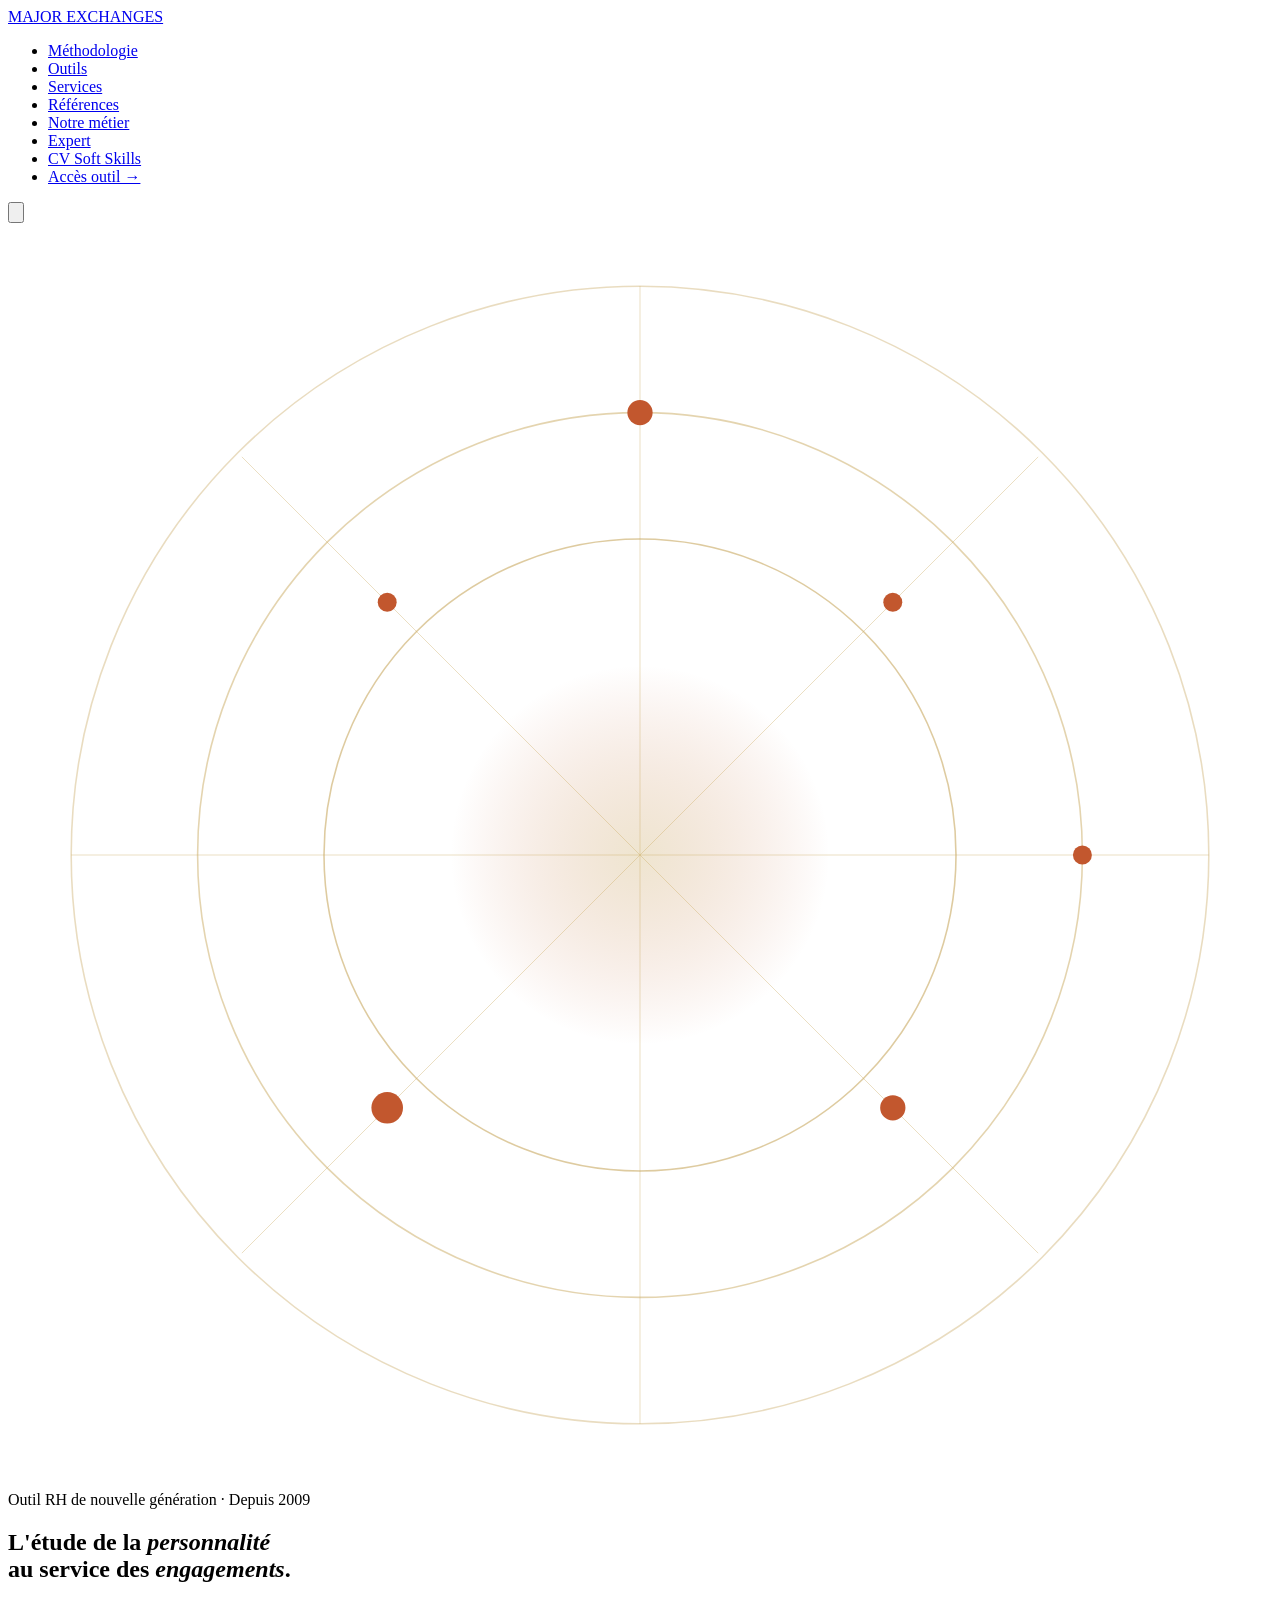
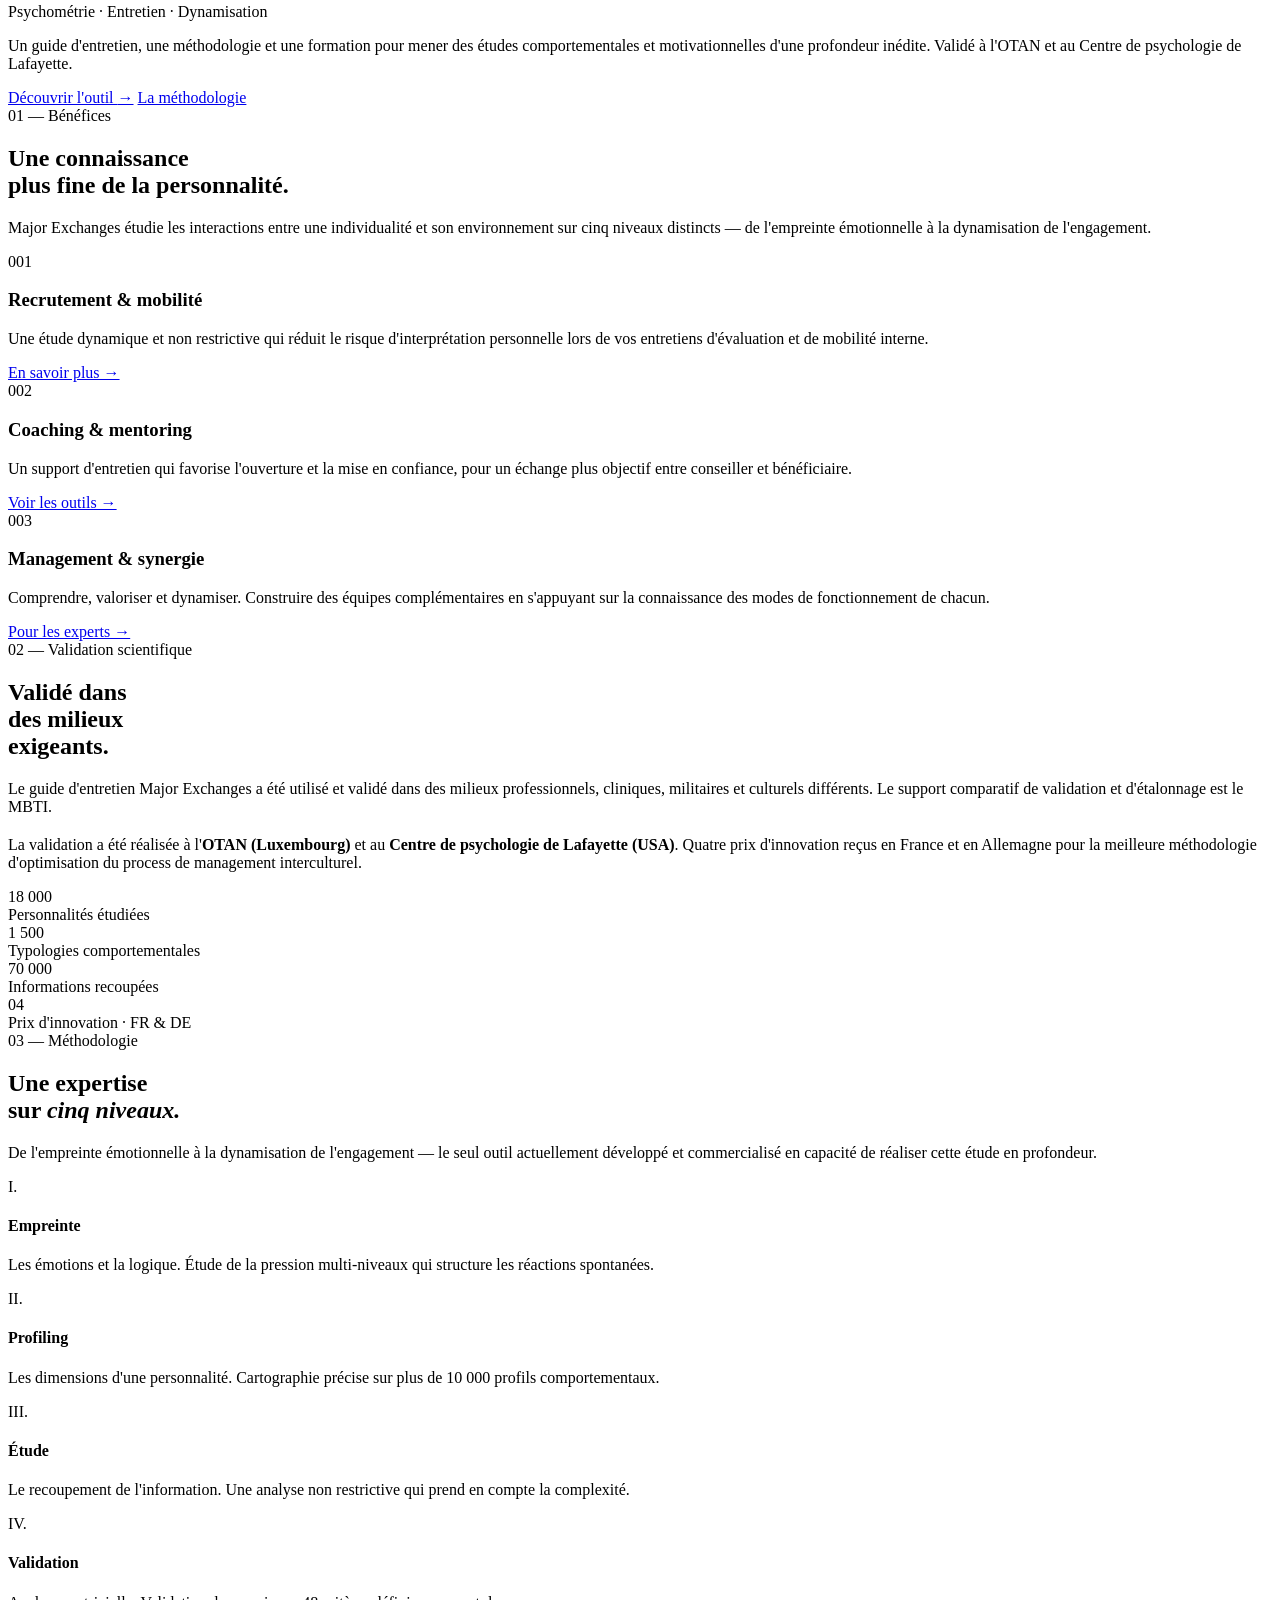
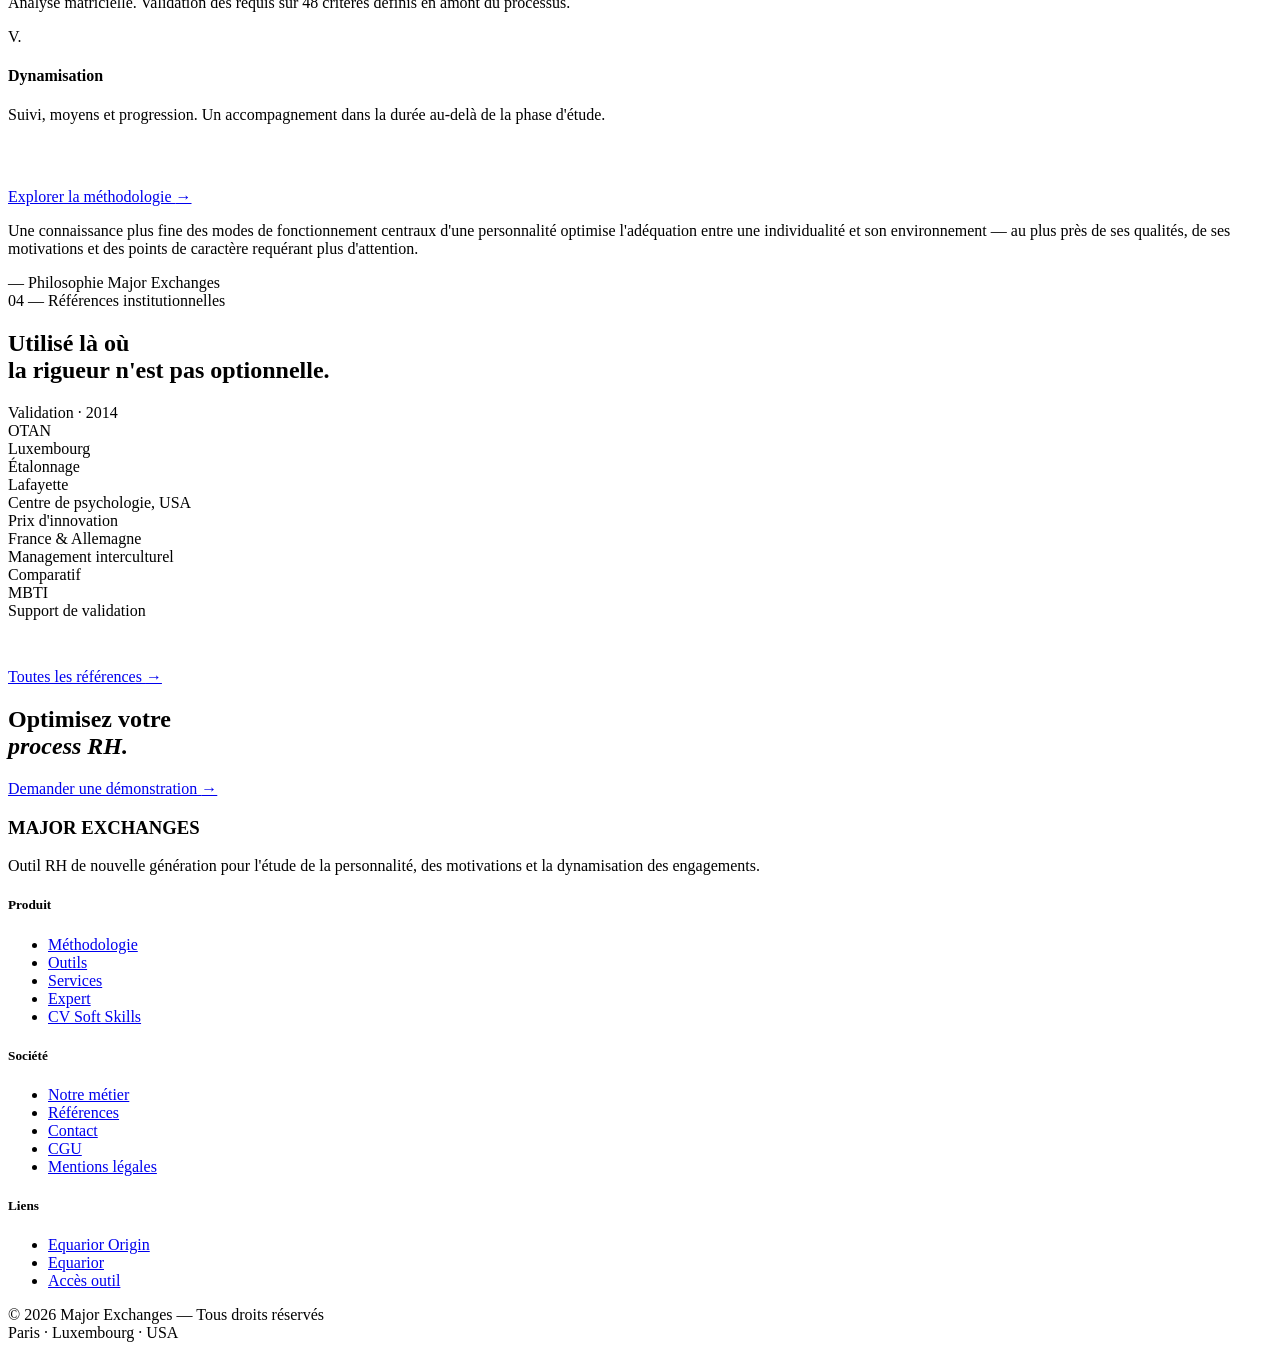
==== index.html @ 38332b44 "Add files via upload" ====
<!DOCTYPE html>
<html lang="fr">
<head>
  <meta charset="UTF-8" />
  <meta name="viewport" content="width=device-width, initial-scale=1.0" />
  <title>Major Exchanges — Étude de la personnalité & psychométrie RH</title>
  <meta name="description" content="Major Exchanges : outil RH de nouvelle génération pour l'étude approfondie de la personnalité et des motivations. Guide d'entretien, méthodologie validée OTAN, 4 prix d'innovation." />
  <meta property="og:title" content="Major Exchanges — Étude de la personnalité & psychométrie RH" />
  <meta property="og:description" content="Outil RH de nouvelle génération pour l'étude approfondie de la personnalité et des motivations. Validé OTAN & Lafayette." />
  <meta property="og:type" content="website" />
  <meta property="og:locale" content="fr_FR" />
  <meta name="twitter:card" content="summary_large_image" />
  <link rel="icon" type="image/svg+xml" href="assets/favicon.svg" />
  <link rel="stylesheet" href="assets/style.css" />
</head>
<body>

<!-- =========================================================
     NAVIGATION
     ========================================================= -->
<nav class="nav">
  <div class="nav-inner">
    <a href="index.html" class="nav-logo"><span class="dot"></span>MAJOR EXCHANGES</a>
    <ul class="nav-links">
      <li><a href="methodologie.html">Méthodologie</a></li>
      <li><a href="outils.html">Outils</a></li>
      <li><a href="services.html">Services</a></li>
      <li><a href="references.html">Références</a></li>
      <li><a href="metier.html">Notre métier</a></li>
      <li><a href="expert.html">Expert</a></li>
      <li><a href="cv-softskills.html">CV Soft Skills</a></li>
      <li><a href="contact.html" class="nav-cta">Accès outil →</a></li>
    </ul>
    <button class="nav-burger" aria-label="Menu">
      <svg viewBox="0 0 24 24" fill="none" stroke="currentColor" stroke-width="1.5"><path d="M3 6h18M3 12h18M3 18h18"/></svg>
    </button>
  </div>
</nav>

<main>

<!-- =========================================================
     HERO
     ========================================================= -->
<section class="hero">
  <!-- Graphique décoratif rotatif -->
  <svg class="hero-graphic" viewBox="0 0 400 400" xmlns="http://www.w3.org/2000/svg">
    <defs>
      <radialGradient id="rg" cx="50%" cy="50%" r="50%">
        <stop offset="0%" stop-color="#C9A961" stop-opacity="0.3"/>
        <stop offset="100%" stop-color="#C2572E" stop-opacity="0"/>
      </radialGradient>
    </defs>
    <circle cx="200" cy="200" r="180" fill="none" stroke="#C9A961" stroke-width="0.5" stroke-opacity="0.4"/>
    <circle cx="200" cy="200" r="140" fill="none" stroke="#C9A961" stroke-width="0.5" stroke-opacity="0.5"/>
    <circle cx="200" cy="200" r="100" fill="none" stroke="#C9A961" stroke-width="0.5" stroke-opacity="0.6"/>
    <circle cx="200" cy="200" r="60" fill="url(#rg)"/>
    <!-- Axes -->
    <g stroke="#C9A961" stroke-width="0.3" stroke-opacity="0.4">
      <line x1="200" y1="20" x2="200" y2="380"/>
      <line x1="20" y1="200" x2="380" y2="200"/>
      <line x1="74" y1="74" x2="326" y2="326"/>
      <line x1="326" y1="74" x2="74" y2="326"/>
    </g>
    <!-- Points sur la rosace -->
    <g fill="#C2572E">
      <circle cx="200" cy="60" r="4"/>
      <circle cx="340" cy="200" r="3"/>
      <circle cx="120" cy="280" r="5"/>
      <circle cx="280" cy="120" r="3"/>
      <circle cx="280" cy="280" r="4"/>
      <circle cx="120" cy="120" r="3"/>
    </g>
  </svg>

  <div class="hero-inner">
    <div>
      <div class="eyebrow reveal">Outil RH de nouvelle génération · Depuis 2009</div>
      <h1 class="hero-title reveal reveal-delay-1">
        L'étude de la <em>personnalité</em><br>
        au service des <em>engagements</em>.
      </h1>
    </div>
    <div class="hero-meta">Psychométrie · Entretien · Dynamisation</div>
  </div>

  <div class="hero-sub">
    <p class="lead reveal reveal-delay-2">
      Un guide d'entretien, une méthodologie et une formation pour mener des études comportementales et motivationnelles d'une profondeur inédite. Validé à l'OTAN et au Centre de psychologie de Lafayette.
    </p>
    <div class="hero-ctas reveal reveal-delay-3">
      <a href="services.html" class="btn btn-primary">Découvrir l'outil <span class="arrow">→</span></a>
      <a href="methodologie.html" class="btn btn-ghost">La méthodologie</a>
    </div>
  </div>
</section>

<!-- =========================================================
     BENEFITS
     ========================================================= -->
<section class="section">
  <div class="section-inner">
    <div class="section-number">01 — Bénéfices</div>
    <h2 class="reveal">
      Une connaissance<br>
      <span class="display-italic">plus fine</span> de la personnalité.
    </h2>
    <p class="lead mt-sm reveal reveal-delay-1">
      Major Exchanges étudie les interactions entre une individualité et son environnement sur cinq niveaux distincts — de l'empreinte émotionnelle à la dynamisation de l'engagement.
    </p>

    <div class="benefits">
      <div class="benefit reveal">
        <div class="benefit-num">001</div>
        <h3>Recrutement & mobilité</h3>
        <p>Une étude dynamique et non restrictive qui réduit le risque d'interprétation personnelle lors de vos entretiens d'évaluation et de mobilité interne.</p>
        <a href="methodologie.html" class="benefit-link">En savoir plus →</a>
      </div>
      <div class="benefit reveal reveal-delay-1">
        <div class="benefit-num">002</div>
        <h3>Coaching & mentoring</h3>
        <p>Un support d'entretien qui favorise l'ouverture et la mise en confiance, pour un échange plus objectif entre conseiller et bénéficiaire.</p>
        <a href="outils.html" class="benefit-link">Voir les outils →</a>
      </div>
      <div class="benefit reveal reveal-delay-2">
        <div class="benefit-num">003</div>
        <h3>Management & synergie</h3>
        <p>Comprendre, valoriser et dynamiser. Construire des équipes complémentaires en s'appuyant sur la connaissance des modes de fonctionnement de chacun.</p>
        <a href="expert.html" class="benefit-link">Pour les experts →</a>
      </div>
    </div>
  </div>
</section>

<!-- =========================================================
     STATS — preuve sociale chiffrée
     ========================================================= -->
<section class="section section-light">
  <div class="section-inner">
    <div class="section-number">02 — Validation scientifique</div>
    <div class="twocol">
      <div class="twocol-head">
        <h2 class="reveal">
          Validé dans<br>
          <span class="display-italic">des milieux</span><br>
          exigeants.
        </h2>
      </div>
      <div class="twocol-body reveal reveal-delay-1">
        <p class="lead">
          Le guide d'entretien Major Exchanges a été utilisé et validé dans des milieux professionnels, cliniques, militaires et culturels différents. Le support comparatif de validation et d'étalonnage est le MBTI.
        </p>
        <p style="margin-top:20px;">
          La validation a été réalisée à l'<strong>OTAN (Luxembourg)</strong> et au <strong>Centre de psychologie de Lafayette (USA)</strong>. Quatre prix d'innovation reçus en France et en Allemagne pour la meilleure méthodologie d'optimisation du process de management interculturel.
        </p>
      </div>
    </div>

    <div class="stats">
      <div class="stat reveal">
        <div class="stat-num">18 000</div>
        <div class="stat-label">Personnalités étudiées</div>
      </div>
      <div class="stat reveal reveal-delay-1">
        <div class="stat-num">1 500</div>
        <div class="stat-label">Typologies comportementales</div>
      </div>
      <div class="stat reveal reveal-delay-2">
        <div class="stat-num">70 000</div>
        <div class="stat-label">Informations recoupées</div>
      </div>
      <div class="stat reveal reveal-delay-3">
        <div class="stat-num">04</div>
        <div class="stat-label">Prix d'innovation · FR & DE</div>
      </div>
    </div>
  </div>
</section>

<!-- =========================================================
     5 NIVEAUX D'EXPERTISE
     ========================================================= -->
<section class="section">
  <div class="section-inner">
    <div class="section-number">03 — Méthodologie</div>
    <div class="twocol">
      <div>
        <h2 class="reveal">
          Une expertise<br>
          sur <em class="display-italic">cinq niveaux.</em>
        </h2>
      </div>
      <div class="reveal reveal-delay-1">
        <p class="lead">
          De l'empreinte émotionnelle à la dynamisation de l'engagement — le seul outil actuellement développé et commercialisé en capacité de réaliser cette étude en profondeur.
        </p>
      </div>
    </div>

    <div class="pillars">
      <div class="pillar reveal">
        <div class="pillar-num">I.</div>
        <h4>Empreinte</h4>
        <p>Les émotions et la logique. Étude de la pression multi-niveaux qui structure les réactions spontanées.</p>
      </div>
      <div class="pillar reveal reveal-delay-1">
        <div class="pillar-num">II.</div>
        <h4>Profiling</h4>
        <p>Les dimensions d'une personnalité. Cartographie précise sur plus de 10 000 profils comportementaux.</p>
      </div>
      <div class="pillar reveal reveal-delay-2">
        <div class="pillar-num">III.</div>
        <h4>Étude</h4>
        <p>Le recoupement de l'information. Une analyse non restrictive qui prend en compte la complexité.</p>
      </div>
      <div class="pillar reveal reveal-delay-3">
        <div class="pillar-num">IV.</div>
        <h4>Validation</h4>
        <p>Analyse matricielle. Validation des requis sur 48 critères définis en amont du processus.</p>
      </div>
      <div class="pillar reveal reveal-delay-4">
        <div class="pillar-num">V.</div>
        <h4>Dynamisation</h4>
        <p>Suivi, moyens et progression. Un accompagnement dans la durée au-delà de la phase d'étude.</p>
      </div>
    </div>

    <div class="text-center" style="margin-top:64px;">
      <a href="methodologie.html" class="btn btn-ghost">Explorer la méthodologie <span class="arrow">→</span></a>
    </div>
  </div>
</section>

<!-- =========================================================
     QUOTE
     ========================================================= -->
<section class="section section-light">
  <div class="section-inner">
    <div class="quote reveal">
      <p class="quote-text">
        Une connaissance plus fine des modes de fonctionnement centraux d'une personnalité optimise l'adéquation entre une individualité et son environnement — au plus près de ses qualités, de ses motivations et des points de caractère requérant plus d'attention.
      </p>
      <div class="quote-cite">— Philosophie Major Exchanges</div>
    </div>
  </div>
</section>

<!-- =========================================================
     VALIDATION INSTITUTIONS
     ========================================================= -->
<section class="section">
  <div class="section-inner">
    <div class="section-number">04 — Références institutionnelles</div>
    <h2 class="reveal">
      Utilisé là où<br>
      <span class="display-italic">la rigueur</span> n'est pas optionnelle.
    </h2>

    <div class="validation">
      <div class="validation-item reveal">
        <div class="validation-label">Validation · 2014</div>
        <div class="validation-name">OTAN</div>
        <div class="validation-detail">Luxembourg</div>
      </div>
      <div class="validation-item reveal reveal-delay-1">
        <div class="validation-label">Étalonnage</div>
        <div class="validation-name">Lafayette</div>
        <div class="validation-detail">Centre de psychologie, USA</div>
      </div>
      <div class="validation-item reveal reveal-delay-2">
        <div class="validation-label">Prix d'innovation</div>
        <div class="validation-name">France & Allemagne</div>
        <div class="validation-detail">Management interculturel</div>
      </div>
      <div class="validation-item reveal reveal-delay-3">
        <div class="validation-label">Comparatif</div>
        <div class="validation-name">MBTI</div>
        <div class="validation-detail">Support de validation</div>
      </div>
    </div>

    <div class="text-center" style="margin-top:48px;">
      <a href="references.html" class="btn btn-ghost">Toutes les références <span class="arrow">→</span></a>
    </div>
  </div>
</section>

<!-- =========================================================
     CTA BANNER
     ========================================================= -->
<section class="cta-banner">
  <div class="cta-banner-inner">
    <h2 class="reveal">
      Optimisez votre<br>
      <em>process RH.</em>
    </h2>
    <a href="contact.html" class="btn btn-ghost reveal reveal-delay-1">Demander une démonstration <span class="arrow">→</span></a>
  </div>
</section>

</main>

<!-- =========================================================
     FOOTER
     ========================================================= -->
<footer class="footer">
  <div class="footer-inner">
    <div class="footer-grid">
      <div class="footer-brand">
        <h3>MAJOR EXCHANGES</h3>
        <p>Outil RH de nouvelle génération pour l'étude de la personnalité, des motivations et la dynamisation des engagements.</p>
      </div>
      <div>
        <h5>Produit</h5>
        <ul>
          <li><a href="methodologie.html">Méthodologie</a></li>
          <li><a href="outils.html">Outils</a></li>
          <li><a href="services.html">Services</a></li>
          <li><a href="expert.html">Expert</a></li>
          <li><a href="cv-softskills.html">CV Soft Skills</a></li>
        </ul>
      </div>
      <div>
        <h5>Société</h5>
        <ul>
          <li><a href="metier.html">Notre métier</a></li>
          <li><a href="references.html">Références</a></li>
          <li><a href="contact.html">Contact</a></li>
          <li><a href="cgu.html">CGU</a></li>
          <li><a href="mentions-legales.html">Mentions légales</a></li>
        </ul>
      </div>
      <div>
        <h5>Liens</h5>
        <ul>
          <li><a href="https://www.equarior-origin.com">Equarior Origin</a></li>
          <li><a href="https://www.equarior.com">Equarior</a></li>
          <li><a href="https://app.major-exchanges.com">Accès outil</a></li>
        </ul>
      </div>
    </div>
    <div class="footer-bottom">
      <div>© 2026 Major Exchanges — Tous droits réservés</div>
      <div>Paris · Luxembourg · USA</div>
    </div>
  </div>
</footer>

<script src="assets/script.js"></script>
</body>
</html>
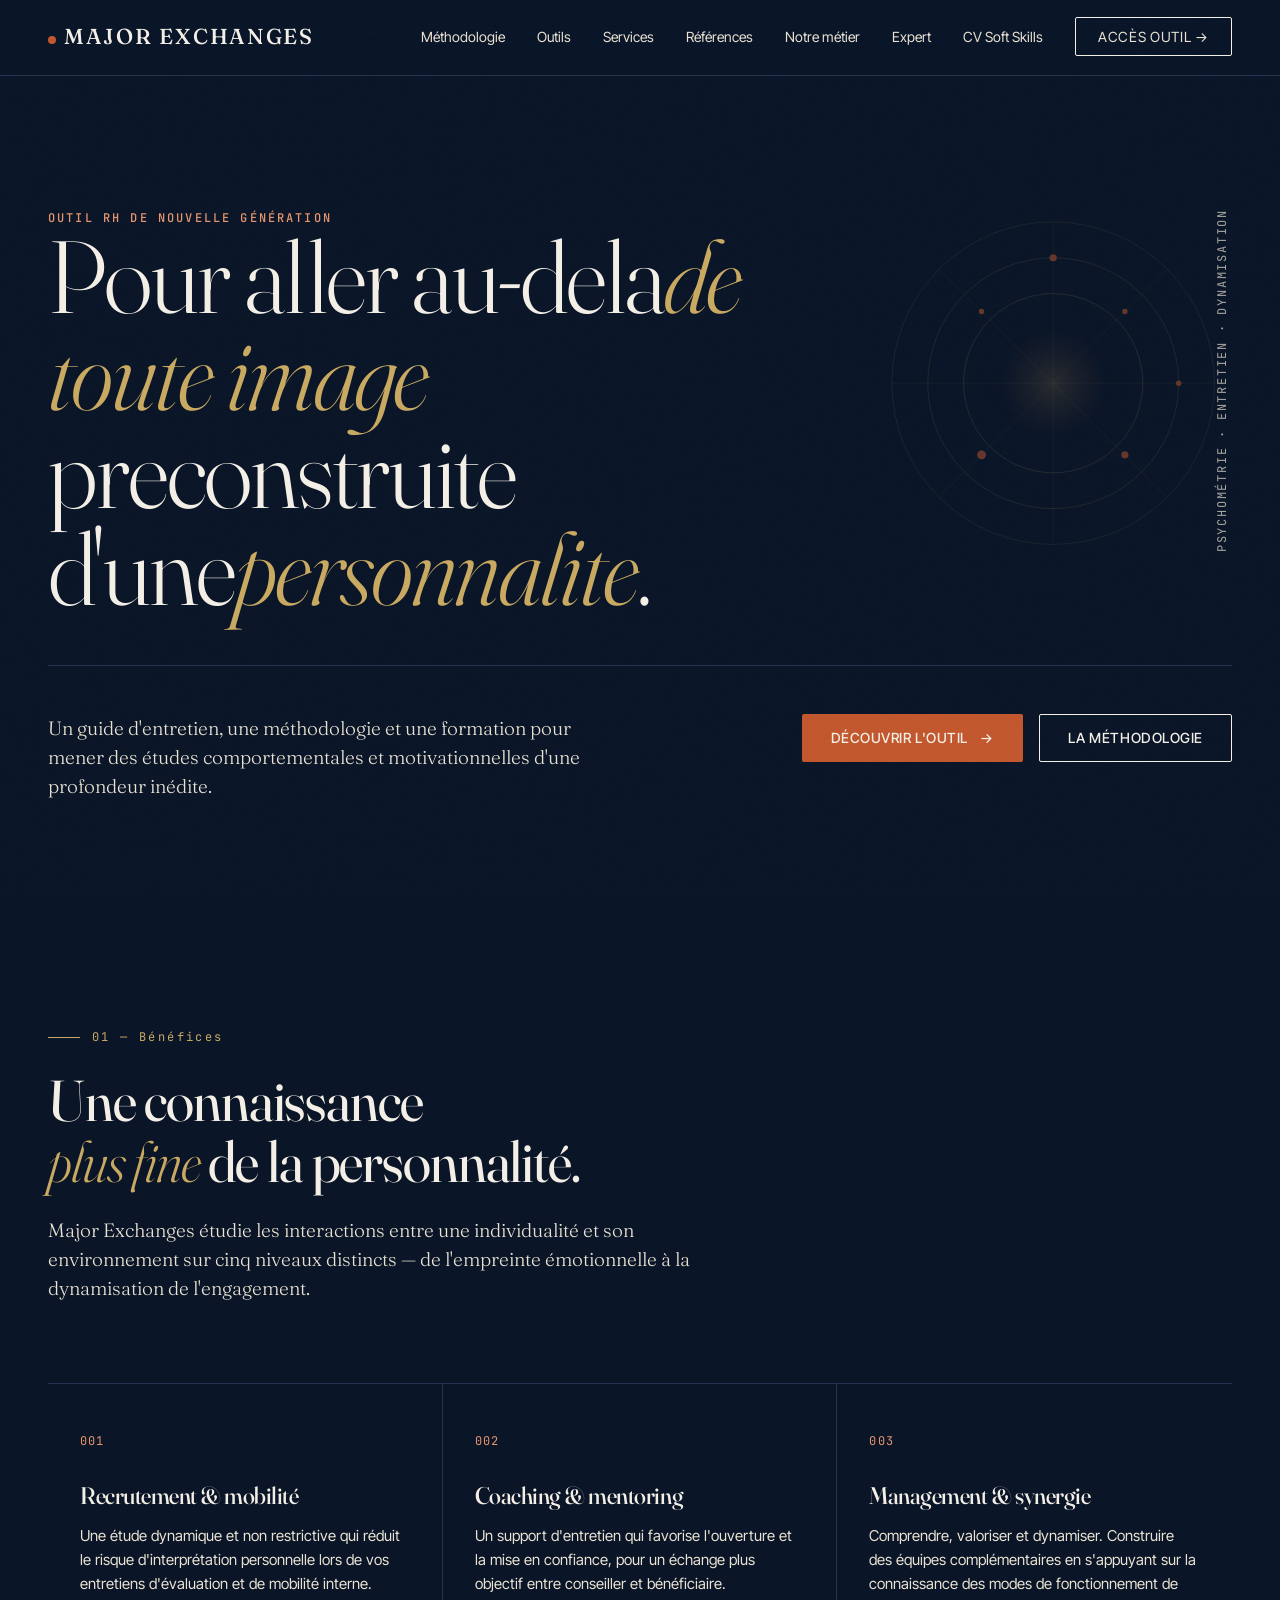
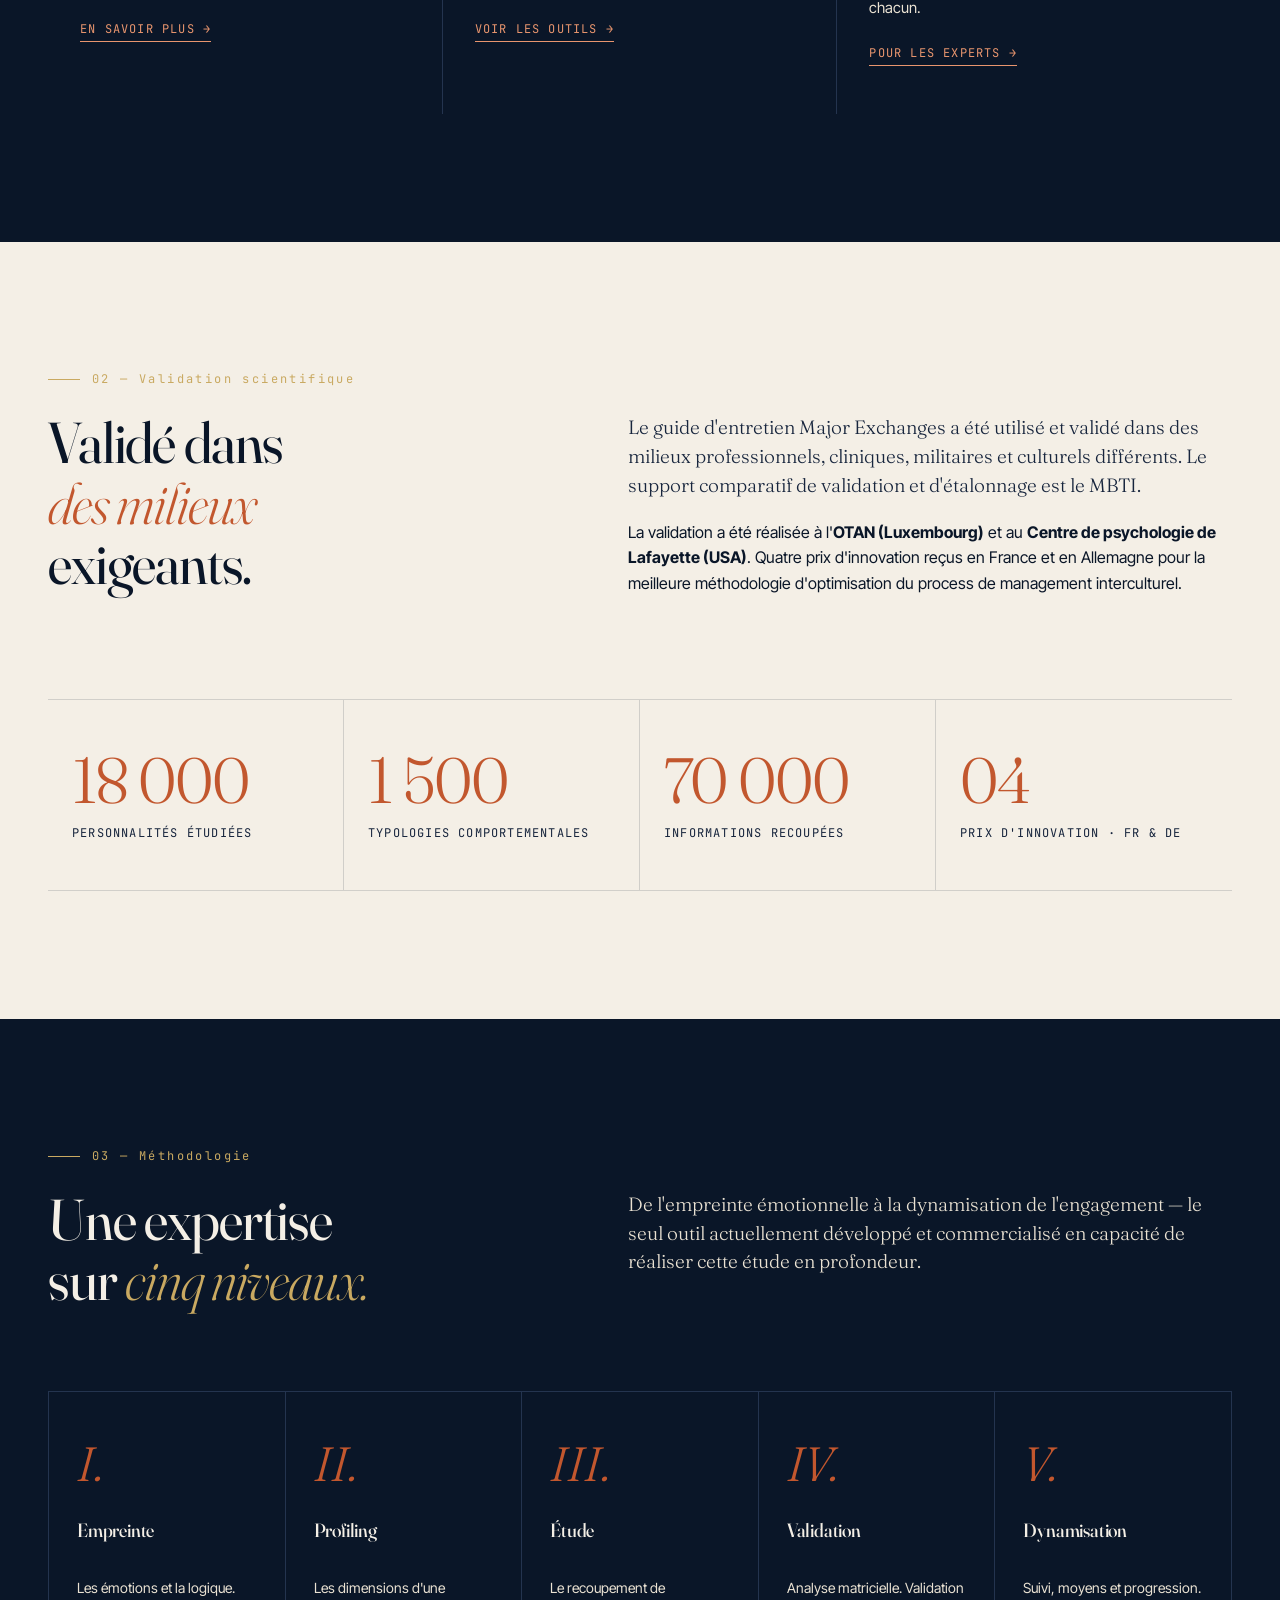
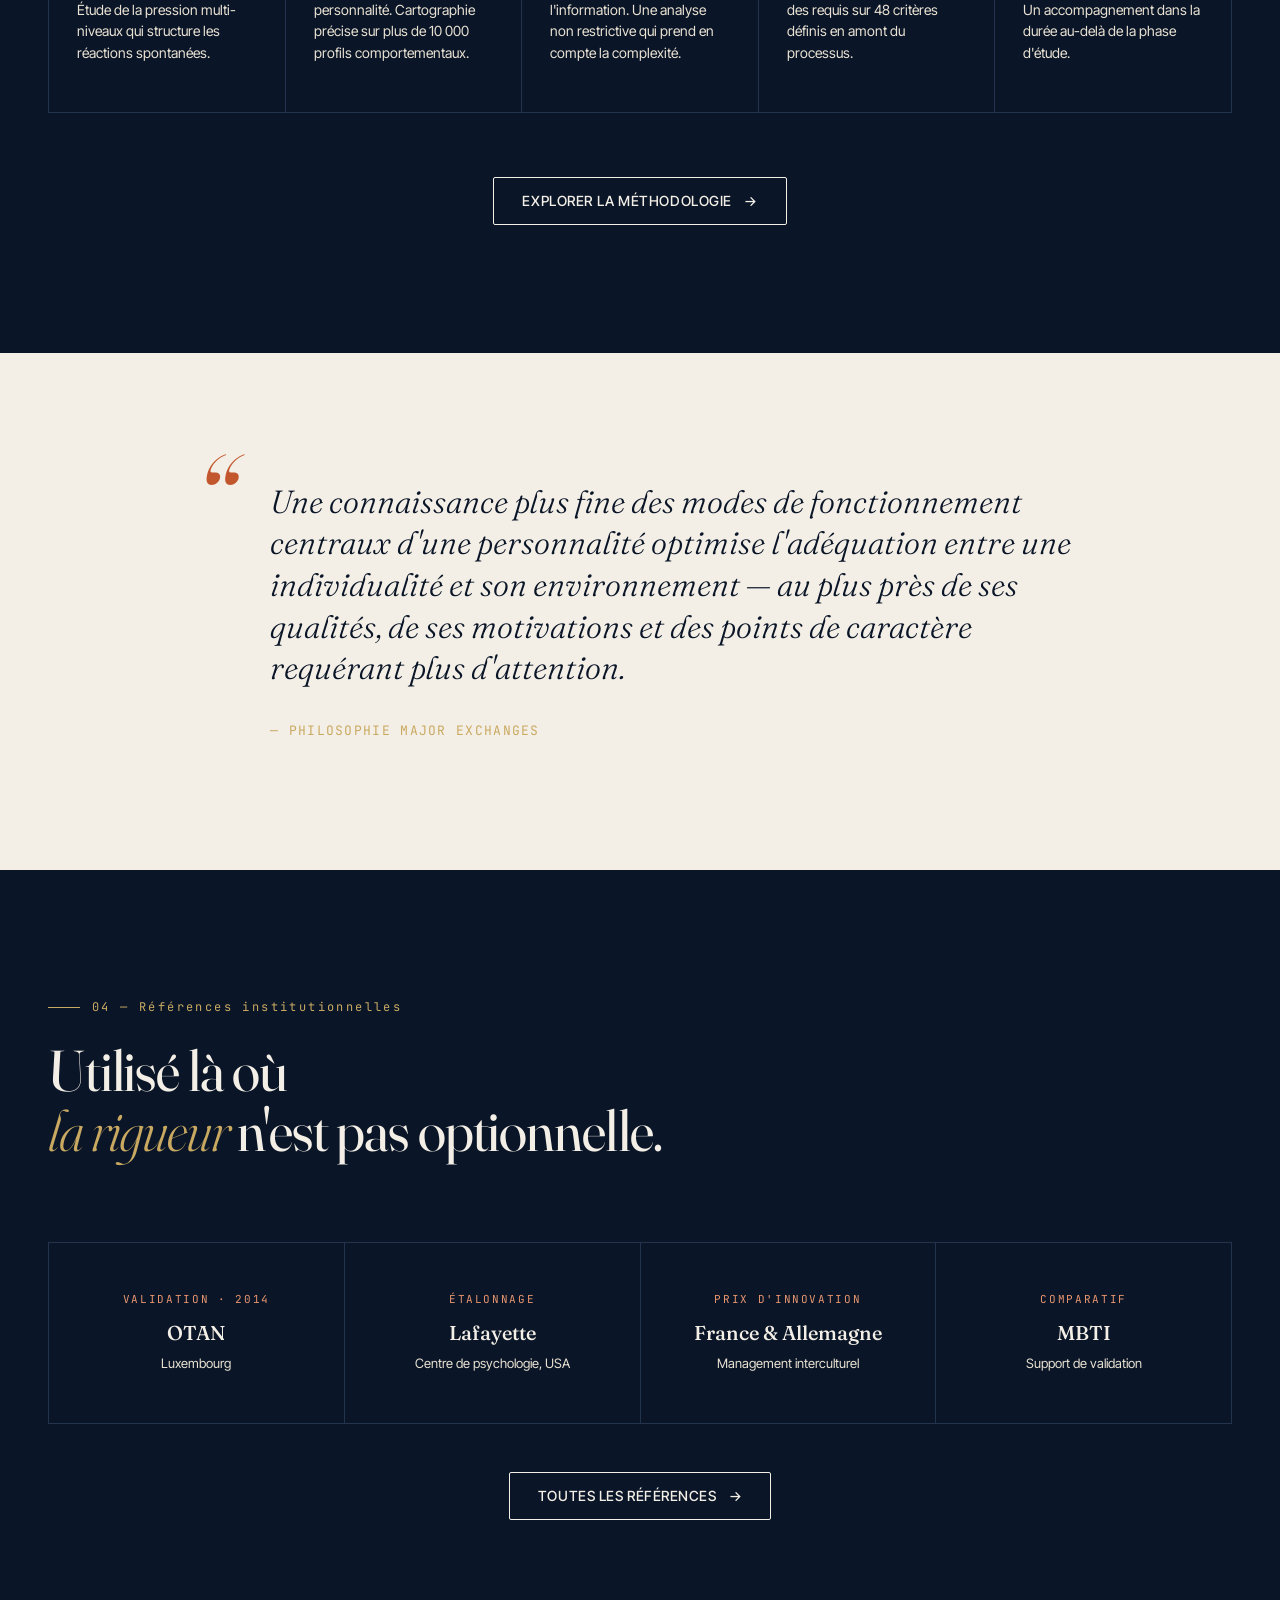
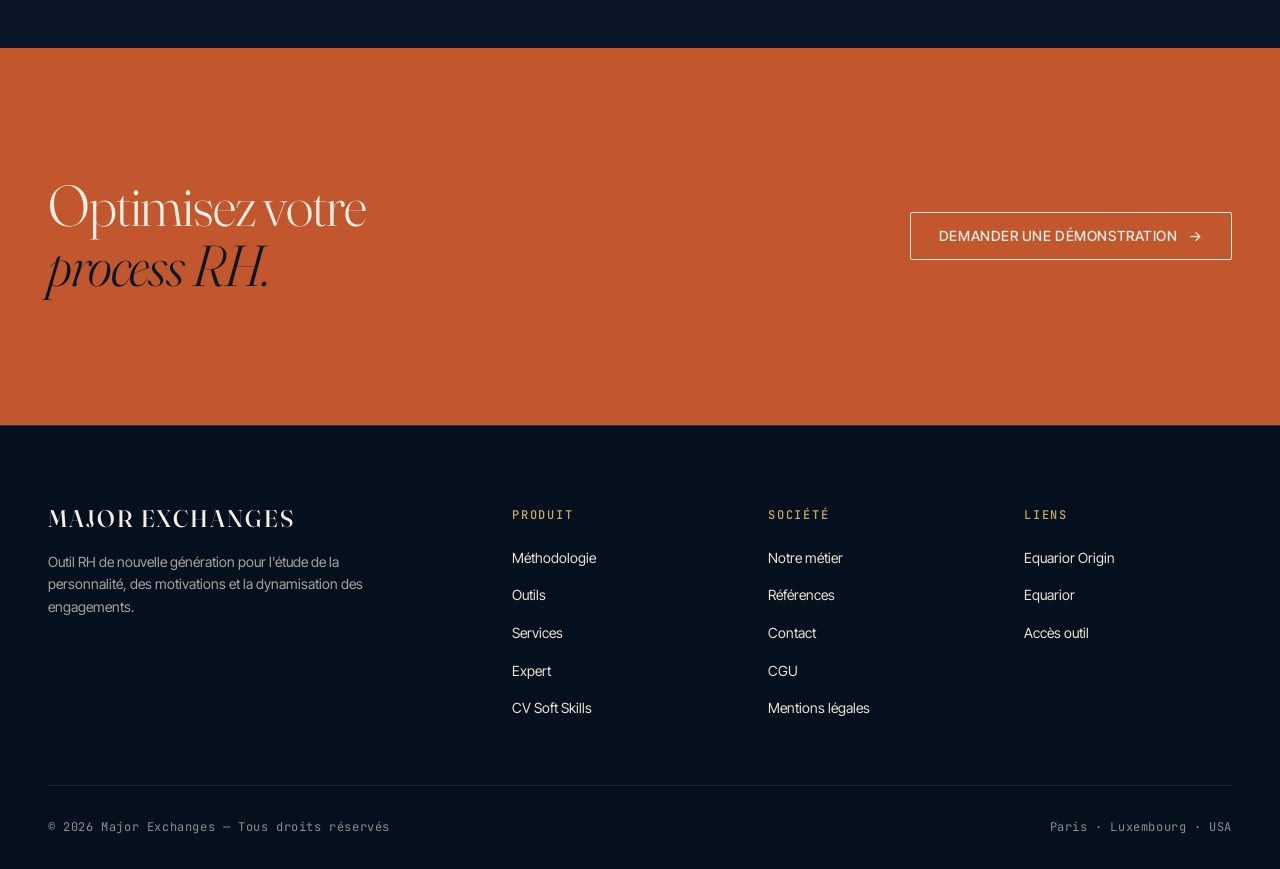
==== commit b8a52b0d: "Update index.html" ====
--- a/index.html
+++ b/index.html
@@ -75,10 +75,10 @@
 
   <div class="hero-inner">
     <div>
-      <div class="eyebrow reveal">Outil RH de nouvelle génération · Depuis 2009</div>
+      <div class="eyebrow reveal">Outil RH de nouvelle génération</div>
       <h1 class="hero-title reveal reveal-delay-1">
-        L'étude de la <em>personnalité</em><br>
-        au service des <em>engagements</em>.
+        Pour aller au-dela<em>de toute image</em><br>
+        preconstruite d'une<em>personnalite</em>.
       </h1>
     </div>
     <div class="hero-meta">Psychométrie · Entretien · Dynamisation</div>
@@ -86,7 +86,7 @@
 
   <div class="hero-sub">
     <p class="lead reveal reveal-delay-2">
-      Un guide d'entretien, une méthodologie et une formation pour mener des études comportementales et motivationnelles d'une profondeur inédite. Validé à l'OTAN et au Centre de psychologie de Lafayette.
+      Un guide d'entretien, une méthodologie et une formation pour mener des études comportementales et motivationnelles d'une profondeur inédite.
     </p>
     <div class="hero-ctas reveal reveal-delay-3">
       <a href="services.html" class="btn btn-primary">Découvrir l'outil <span class="arrow">→</span></a>
--- a/assets/style.css
+++ b/assets/style.css
@@ -0,0 +1,1100 @@
+/* =========================================================
+   MAJOR EXCHANGES — Design System
+   Éditorial scientifique · serif expressif · bleu profond
+   ========================================================= */
+
+@import url('https://fonts.googleapis.com/css2?family=Fraunces:ital,opsz,wght@0,9..144,300;0,9..144,400;0,9..144,500;0,9..144,600;0,9..144,700;1,9..144,400&family=Inter+Tight:wght@300;400;500;600;700&family=JetBrains+Mono:wght@400;500&display=swap');
+
+:root {
+  /* Palette */
+  --ink:        #0A1628;   /* bleu nuit profond — fond dominant */
+  --ink-soft:   #17253D;
+  --ink-line:   #24344F;
+  --paper:      #F4EFE6;   /* crème chaude — texte principal */
+  --paper-soft: #EAE2D3;
+  --rust:       #C2572E;   /* terracotta — accent rare */
+  --rust-soft:  #E8956E;
+  --gold:       #C9A961;   /* or atténué — secondaire */
+  --sage:       #7A8B6F;
+
+  /* Typography */
+  --font-display: 'Fraunces', 'Georgia', serif;
+  --font-body:    'Inter Tight', -apple-system, system-ui, sans-serif;
+  --font-mono:    'JetBrains Mono', 'Courier New', monospace;
+
+  /* Layout */
+  --maxw: 1320px;
+  --gutter: clamp(20px, 4vw, 48px);
+
+  /* Motion */
+  --ease: cubic-bezier(0.22, 1, 0.36, 1);
+}
+
+/* =========================================================
+   Reset & base
+   ========================================================= */
+*, *::before, *::after { box-sizing: border-box; margin: 0; padding: 0; }
+
+html { scroll-behavior: smooth; }
+
+body {
+  background: var(--ink);
+  color: var(--paper);
+  font-family: var(--font-body);
+  font-size: 16px;
+  line-height: 1.6;
+  font-weight: 400;
+  -webkit-font-smoothing: antialiased;
+  -moz-osx-font-smoothing: grayscale;
+  overflow-x: hidden;
+}
+
+img { max-width: 100%; height: auto; display: block; }
+
+a { color: inherit; text-decoration: none; }
+
+::selection { background: var(--rust); color: var(--paper); }
+
+/* Grain overlay — texture éditoriale discrète */
+body::before {
+  content: '';
+  position: fixed;
+  inset: 0;
+  pointer-events: none;
+  z-index: 1000;
+  opacity: 0.035;
+  mix-blend-mode: overlay;
+  background-image: url("data:image/svg+xml;utf8,<svg viewBox='0 0 200 200' xmlns='http://www.w3.org/2000/svg'><filter id='n'><feTurbulence type='fractalNoise' baseFrequency='0.9' numOctaves='3'/></filter><rect width='100%' height='100%' filter='url(%23n)' opacity='0.6'/></svg>");
+}
+
+/* =========================================================
+   Typographie
+   ========================================================= */
+h1, h2, h3, h4 {
+  font-family: var(--font-display);
+  font-weight: 400;
+  letter-spacing: -0.02em;
+  line-height: 1.05;
+  font-variation-settings: "opsz" 144;
+}
+
+h1 {
+  font-size: clamp(2.5rem, 7vw, 6rem);
+  font-weight: 300;
+}
+
+h2 {
+  font-size: clamp(2rem, 4.5vw, 3.75rem);
+  font-weight: 400;
+}
+
+h3 {
+  font-size: clamp(1.5rem, 2.5vw, 2.25rem);
+  font-weight: 500;
+}
+
+h4 {
+  font-size: clamp(1.15rem, 1.5vw, 1.5rem);
+  font-weight: 500;
+  letter-spacing: -0.01em;
+}
+
+.eyebrow {
+  font-family: var(--font-mono);
+  font-size: 0.75rem;
+  letter-spacing: 0.18em;
+  text-transform: uppercase;
+  color: var(--rust-soft);
+  font-weight: 500;
+}
+
+.display-italic {
+  font-style: italic;
+  font-weight: 300;
+  color: var(--gold);
+}
+
+.lead {
+  font-family: var(--font-display);
+  font-size: clamp(1.15rem, 1.5vw, 1.35rem);
+  font-weight: 300;
+  line-height: 1.5;
+  color: var(--paper-soft);
+  max-width: 60ch;
+}
+
+p { max-width: 68ch; }
+
+/* =========================================================
+   Navigation
+   ========================================================= */
+.nav {
+  position: fixed;
+  top: 0; left: 0; right: 0;
+  z-index: 100;
+  padding: 20px var(--gutter);
+  background: rgba(10, 22, 40, 0.85);
+  backdrop-filter: blur(18px);
+  -webkit-backdrop-filter: blur(18px);
+  border-bottom: 1px solid var(--ink-line);
+  transition: padding 0.3s var(--ease);
+}
+
+.nav-inner {
+  max-width: var(--maxw);
+  margin: 0 auto;
+  display: flex;
+  align-items: center;
+  justify-content: space-between;
+  gap: 32px;
+}
+
+.nav-logo {
+  font-family: var(--font-display);
+  font-size: 1.35rem;
+  font-weight: 500;
+  letter-spacing: 0.08em;
+  color: var(--paper);
+  display: flex;
+  align-items: baseline;
+  gap: 8px;
+}
+
+.nav-logo .dot {
+  width: 8px; height: 8px;
+  background: var(--rust);
+  border-radius: 50%;
+  display: inline-block;
+}
+
+.nav-links {
+  display: flex;
+  gap: 32px;
+  align-items: center;
+  list-style: none;
+}
+
+.nav-links a {
+  font-size: 0.875rem;
+  color: var(--paper-soft);
+  transition: color 0.2s var(--ease);
+  position: relative;
+}
+
+.nav-links a:hover { color: var(--paper); }
+
+.nav-links a.active::after {
+  content: '';
+  position: absolute;
+  bottom: -6px; left: 0; right: 0;
+  height: 1px;
+  background: var(--rust);
+}
+
+.nav-cta {
+  padding: 10px 22px;
+  border: 1px solid var(--paper);
+  border-radius: 2px;
+  font-size: 0.8125rem;
+  letter-spacing: 0.05em;
+  text-transform: uppercase;
+  transition: all 0.25s var(--ease);
+}
+
+.nav-cta:hover {
+  background: var(--paper);
+  color: var(--ink);
+}
+
+.nav-burger { display: none; background: none; border: 0; color: var(--paper); cursor: pointer; padding: 8px; }
+.nav-burger svg { width: 24px; height: 24px; }
+
+@media (max-width: 960px) {
+  .nav-links { display: none; }
+  .nav-burger { display: block; }
+  .nav-links.open {
+    display: flex;
+    flex-direction: column;
+    position: absolute;
+    top: 100%; left: 0; right: 0;
+    background: var(--ink-soft);
+    padding: 24px var(--gutter);
+    border-bottom: 1px solid var(--ink-line);
+    gap: 20px;
+    align-items: flex-start;
+  }
+}
+
+/* =========================================================
+   Sections
+   ========================================================= */
+main { padding-top: 84px; }
+
+.section {
+  padding: clamp(80px, 10vw, 160px) var(--gutter);
+  position: relative;
+}
+
+.section-inner {
+  max-width: var(--maxw);
+  margin: 0 auto;
+}
+
+.section-light {
+  background: var(--paper);
+  color: var(--ink);
+}
+.section-light .eyebrow { color: var(--rust); }
+.section-light .lead { color: var(--ink-soft); }
+.section-light .display-italic { color: var(--rust); }
+
+.section-number {
+  font-family: var(--font-mono);
+  font-size: 0.75rem;
+  color: var(--gold);
+  letter-spacing: 0.2em;
+  margin-bottom: 24px;
+  display: flex;
+  align-items: center;
+  gap: 12px;
+}
+.section-number::before {
+  content: '';
+  width: 32px;
+  height: 1px;
+  background: var(--gold);
+}
+
+/* =========================================================
+   Hero
+   ========================================================= */
+.hero {
+  min-height: calc(100vh - 84px);
+  padding: clamp(60px, 8vw, 120px) var(--gutter) clamp(60px, 6vw, 80px);
+  display: flex;
+  flex-direction: column;
+  justify-content: center;
+  position: relative;
+  overflow: hidden;
+}
+
+.hero-inner {
+  max-width: var(--maxw);
+  margin: 0 auto;
+  width: 100%;
+  display: grid;
+  grid-template-columns: 1fr auto;
+  gap: 80px;
+  align-items: end;
+}
+
+.hero-title {
+  font-size: clamp(2.75rem, 8vw, 7.5rem);
+  font-weight: 300;
+  line-height: 0.95;
+  max-width: 14ch;
+}
+
+.hero-title em {
+  font-style: italic;
+  font-weight: 300;
+  color: var(--gold);
+}
+
+.hero-meta {
+  font-family: var(--font-mono);
+  font-size: 0.75rem;
+  letter-spacing: 0.15em;
+  color: var(--paper-soft);
+  opacity: 0.7;
+  text-transform: uppercase;
+  writing-mode: vertical-rl;
+  transform: rotate(180deg);
+  align-self: start;
+  padding-top: 20px;
+}
+
+.hero-sub {
+  margin-top: 48px;
+  display: grid;
+  grid-template-columns: 1fr 1fr;
+  gap: 48px;
+  max-width: var(--maxw);
+  width: 100%;
+  margin-left: auto;
+  margin-right: auto;
+  padding-top: 48px;
+  border-top: 1px solid var(--ink-line);
+}
+
+.hero-sub .lead { max-width: 48ch; }
+
+.hero-ctas {
+  display: flex;
+  gap: 16px;
+  flex-wrap: wrap;
+  align-items: start;
+  justify-content: flex-end;
+}
+
+/* Decorative hero element */
+.hero-graphic {
+  position: absolute;
+  top: 120px;
+  right: var(--gutter);
+  width: clamp(200px, 28vw, 420px);
+  height: clamp(200px, 28vw, 420px);
+  opacity: 0.5;
+  pointer-events: none;
+  animation: rotate 80s linear infinite;
+}
+
+@keyframes rotate {
+  from { transform: rotate(0deg); }
+  to   { transform: rotate(360deg); }
+}
+
+@media (max-width: 900px) {
+  .hero-inner { grid-template-columns: 1fr; gap: 40px; }
+  .hero-meta { display: none; }
+  .hero-sub { grid-template-columns: 1fr; gap: 32px; }
+  .hero-ctas { justify-content: flex-start; }
+  .hero-graphic { display: none; }
+}
+
+/* =========================================================
+   Buttons
+   ========================================================= */
+.btn {
+  display: inline-flex;
+  align-items: center;
+  gap: 12px;
+  padding: 16px 28px;
+  font-family: var(--font-body);
+  font-size: 0.875rem;
+  font-weight: 500;
+  letter-spacing: 0.04em;
+  text-transform: uppercase;
+  border: 1px solid transparent;
+  border-radius: 2px;
+  cursor: pointer;
+  transition: all 0.3s var(--ease);
+  line-height: 1;
+}
+
+.btn-primary {
+  background: var(--rust);
+  color: var(--paper);
+}
+.btn-primary:hover {
+  background: transparent;
+  border-color: var(--rust);
+  color: var(--rust-soft);
+}
+
+.btn-ghost {
+  background: transparent;
+  color: var(--paper);
+  border-color: var(--paper);
+}
+.btn-ghost:hover {
+  background: var(--paper);
+  color: var(--ink);
+}
+
+.section-light .btn-ghost {
+  color: var(--ink);
+  border-color: var(--ink);
+}
+.section-light .btn-ghost:hover {
+  background: var(--ink);
+  color: var(--paper);
+}
+
+.btn .arrow {
+  display: inline-block;
+  transition: transform 0.3s var(--ease);
+}
+.btn:hover .arrow { transform: translateX(4px); }
+
+/* =========================================================
+   Benefits / feature grid
+   ========================================================= */
+.benefits {
+  display: grid;
+  grid-template-columns: repeat(3, 1fr);
+  gap: 0;
+  margin-top: 80px;
+  border-top: 1px solid var(--ink-line);
+}
+
+.section-light .benefits { border-top-color: rgba(10, 22, 40, 0.15); }
+
+.benefit {
+  padding: 48px 32px;
+  border-right: 1px solid var(--ink-line);
+  position: relative;
+}
+.section-light .benefit { border-right-color: rgba(10, 22, 40, 0.15); }
+
+.benefit:last-child { border-right: 0; }
+
+.benefit-num {
+  font-family: var(--font-mono);
+  font-size: 0.75rem;
+  color: var(--rust-soft);
+  letter-spacing: 0.1em;
+  margin-bottom: 32px;
+}
+.section-light .benefit-num { color: var(--rust); }
+
+.benefit h3 {
+  font-size: 1.5rem;
+  margin-bottom: 16px;
+  font-weight: 500;
+}
+
+.benefit p {
+  font-size: 0.9375rem;
+  line-height: 1.6;
+  color: var(--paper-soft);
+}
+.section-light .benefit p { color: var(--ink-soft); }
+
+.benefit-link {
+  display: inline-flex;
+  margin-top: 24px;
+  font-family: var(--font-mono);
+  font-size: 0.75rem;
+  letter-spacing: 0.1em;
+  text-transform: uppercase;
+  color: var(--rust-soft);
+  border-bottom: 1px solid currentColor;
+  padding-bottom: 2px;
+  transition: color 0.2s;
+}
+.section-light .benefit-link { color: var(--rust); }
+.benefit-link:hover { color: var(--paper); }
+.section-light .benefit-link:hover { color: var(--ink); }
+
+@media (max-width: 900px) {
+  .benefits { grid-template-columns: 1fr; }
+  .benefit { border-right: 0; border-bottom: 1px solid var(--ink-line); }
+  .section-light .benefit { border-bottom-color: rgba(10, 22, 40, 0.15); }
+  .benefit:last-child { border-bottom: 0; }
+}
+
+/* =========================================================
+   Two-column content
+   ========================================================= */
+.twocol {
+  display: grid;
+  grid-template-columns: 1fr 1.2fr;
+  gap: clamp(40px, 6vw, 100px);
+  align-items: start;
+}
+
+.twocol-flip { grid-template-columns: 1.2fr 1fr; }
+
+.twocol-head h2 { margin-bottom: 24px; }
+
+.twocol-body p + p { margin-top: 20px; }
+
+@media (max-width: 800px) {
+  .twocol, .twocol-flip { grid-template-columns: 1fr; }
+}
+
+/* =========================================================
+   Stats row
+   ========================================================= */
+.stats {
+  display: grid;
+  grid-template-columns: repeat(4, 1fr);
+  gap: 0;
+  border-top: 1px solid var(--ink-line);
+  border-bottom: 1px solid var(--ink-line);
+  margin-top: 80px;
+}
+
+.section-light .stats {
+  border-color: rgba(10, 22, 40, 0.15);
+}
+
+.stat {
+  padding: 48px 24px;
+  border-right: 1px solid var(--ink-line);
+  text-align: left;
+}
+
+.section-light .stat { border-right-color: rgba(10, 22, 40, 0.15); }
+.stat:last-child { border-right: 0; }
+
+.stat-num {
+  font-family: var(--font-display);
+  font-size: clamp(2.5rem, 5vw, 4rem);
+  font-weight: 300;
+  line-height: 1;
+  color: var(--gold);
+  margin-bottom: 12px;
+  letter-spacing: -0.03em;
+}
+.section-light .stat-num { color: var(--rust); }
+
+.stat-label {
+  font-family: var(--font-mono);
+  font-size: 0.75rem;
+  letter-spacing: 0.1em;
+  text-transform: uppercase;
+  color: var(--paper-soft);
+  line-height: 1.5;
+}
+.section-light .stat-label { color: var(--ink-soft); }
+
+@media (max-width: 800px) {
+  .stats { grid-template-columns: repeat(2, 1fr); }
+  .stat:nth-child(2) { border-right: 0; }
+  .stat:nth-child(1), .stat:nth-child(2) { border-bottom: 1px solid var(--ink-line); }
+  .section-light .stat:nth-child(1), .section-light .stat:nth-child(2) { border-bottom-color: rgba(10, 22, 40, 0.15); }
+}
+
+/* =========================================================
+   Pillars (5 niveaux)
+   ========================================================= */
+.pillars {
+  display: grid;
+  grid-template-columns: repeat(5, 1fr);
+  gap: 1px;
+  background: var(--ink-line);
+  margin-top: 80px;
+  border: 1px solid var(--ink-line);
+}
+
+.section-light .pillars {
+  background: rgba(10, 22, 40, 0.15);
+  border-color: rgba(10, 22, 40, 0.15);
+}
+
+.pillar {
+  background: var(--ink);
+  padding: 48px 28px;
+  min-height: 320px;
+  display: flex;
+  flex-direction: column;
+  position: relative;
+  transition: background 0.3s var(--ease);
+}
+.section-light .pillar { background: var(--paper); }
+.pillar:hover { background: var(--ink-soft); }
+.section-light .pillar:hover { background: var(--paper-soft); }
+
+.pillar-num {
+  font-family: var(--font-display);
+  font-size: 3rem;
+  color: var(--rust);
+  font-weight: 300;
+  line-height: 1;
+  margin-bottom: 32px;
+  font-style: italic;
+}
+
+.pillar h4 {
+  margin-bottom: 16px;
+}
+
+.pillar p {
+  font-size: 0.875rem;
+  color: var(--paper-soft);
+  line-height: 1.55;
+  margin-top: auto;
+}
+.section-light .pillar p { color: var(--ink-soft); }
+
+@media (max-width: 900px) { .pillars { grid-template-columns: 1fr 1fr; } }
+@media (max-width: 540px) { .pillars { grid-template-columns: 1fr; } }
+
+/* =========================================================
+   Process steps
+   ========================================================= */
+.steps {
+  display: grid;
+  grid-template-columns: repeat(3, 1fr);
+  gap: 24px;
+  margin-top: 64px;
+  position: relative;
+}
+
+.step {
+  padding: 32px;
+  background: var(--ink-soft);
+  border: 1px solid var(--ink-line);
+  position: relative;
+}
+
+.section-light .step {
+  background: var(--paper-soft);
+  border-color: rgba(10, 22, 40, 0.1);
+}
+
+.step-num {
+  font-family: var(--font-mono);
+  font-size: 0.75rem;
+  color: var(--rust-soft);
+  letter-spacing: 0.15em;
+  text-transform: uppercase;
+  margin-bottom: 24px;
+}
+.section-light .step-num { color: var(--rust); }
+
+.step h4 { margin-bottom: 12px; }
+
+.step-desc {
+  font-size: 0.9375rem;
+  color: var(--paper-soft);
+  line-height: 1.6;
+  margin-bottom: 20px;
+}
+.section-light .step-desc { color: var(--ink-soft); }
+
+.step-tag {
+  display: inline-block;
+  font-family: var(--font-mono);
+  font-size: 0.6875rem;
+  letter-spacing: 0.1em;
+  padding: 6px 12px;
+  background: var(--rust);
+  color: var(--paper);
+  text-transform: uppercase;
+  margin-top: auto;
+}
+
+@media (max-width: 800px) { .steps { grid-template-columns: 1fr; } }
+
+/* =========================================================
+   Pricing / offer cards
+   ========================================================= */
+.offers {
+  display: grid;
+  grid-template-columns: 1fr 1fr;
+  gap: 32px;
+  margin-top: 64px;
+}
+
+.offer {
+  padding: 48px 40px;
+  border: 1px solid var(--ink-line);
+  background: var(--ink-soft);
+  position: relative;
+  transition: transform 0.4s var(--ease), border-color 0.3s var(--ease);
+}
+
+.section-light .offer {
+  background: var(--paper);
+  border-color: rgba(10, 22, 40, 0.12);
+}
+
+.offer:hover { transform: translateY(-4px); border-color: var(--rust); }
+
+.offer-label {
+  font-family: var(--font-mono);
+  font-size: 0.75rem;
+  letter-spacing: 0.15em;
+  color: var(--gold);
+  text-transform: uppercase;
+  margin-bottom: 16px;
+}
+.section-light .offer-label { color: var(--rust); }
+
+.offer h3 {
+  font-size: 2.25rem;
+  margin-bottom: 12px;
+}
+
+.offer-tagline {
+  font-family: var(--font-display);
+  font-style: italic;
+  font-size: 1.125rem;
+  color: var(--paper-soft);
+  margin-bottom: 32px;
+}
+.section-light .offer-tagline { color: var(--ink-soft); }
+
+.offer-list {
+  list-style: none;
+  margin-bottom: 32px;
+}
+
+.offer-list li {
+  padding: 12px 0;
+  border-bottom: 1px solid var(--ink-line);
+  font-size: 0.9375rem;
+  display: flex;
+  align-items: flex-start;
+  gap: 12px;
+}
+.section-light .offer-list li { border-bottom-color: rgba(10, 22, 40, 0.1); }
+
+.offer-list li::before {
+  content: '→';
+  color: var(--rust);
+  font-family: var(--font-display);
+  flex-shrink: 0;
+}
+
+.offer-featured {
+  background: var(--paper);
+  color: var(--ink);
+  border-color: var(--rust);
+}
+.offer-featured .offer-label { color: var(--rust); }
+.offer-featured .offer-tagline { color: var(--ink-soft); }
+.offer-featured .offer-list li { border-bottom-color: rgba(10, 22, 40, 0.1); }
+
+@media (max-width: 800px) { .offers { grid-template-columns: 1fr; } }
+
+/* =========================================================
+   Quote / testimonial
+   ========================================================= */
+.quote {
+  max-width: 900px;
+  margin: 0 auto;
+  text-align: left;
+  position: relative;
+  padding-left: 80px;
+}
+
+.quote::before {
+  content: '“';
+  position: absolute;
+  top: -40px;
+  left: 0;
+  font-family: var(--font-display);
+  font-size: 8rem;
+  color: var(--rust);
+  line-height: 1;
+  font-style: italic;
+}
+
+.quote-text {
+  font-family: var(--font-display);
+  font-size: clamp(1.5rem, 2.5vw, 2.25rem);
+  font-weight: 300;
+  line-height: 1.3;
+  font-style: italic;
+  margin-bottom: 32px;
+  max-width: 100%;
+}
+
+.quote-cite {
+  font-family: var(--font-mono);
+  font-size: 0.8125rem;
+  letter-spacing: 0.1em;
+  text-transform: uppercase;
+  color: var(--gold);
+}
+
+@media (max-width: 700px) {
+  .quote { padding-left: 0; padding-top: 60px; }
+  .quote::before { top: -20px; font-size: 6rem; }
+}
+
+/* =========================================================
+   Validation / logos band
+   ========================================================= */
+.validation {
+  display: grid;
+  grid-template-columns: repeat(4, 1fr);
+  gap: 1px;
+  background: var(--ink-line);
+  margin-top: 80px;
+  border: 1px solid var(--ink-line);
+}
+
+.section-light .validation {
+  background: rgba(10, 22, 40, 0.15);
+  border-color: rgba(10, 22, 40, 0.15);
+}
+
+.validation-item {
+  background: var(--ink);
+  padding: 40px 24px;
+  text-align: center;
+  display: flex;
+  flex-direction: column;
+  justify-content: center;
+  min-height: 180px;
+}
+.section-light .validation-item { background: var(--paper); }
+
+.validation-label {
+  font-family: var(--font-mono);
+  font-size: 0.6875rem;
+  letter-spacing: 0.15em;
+  color: var(--rust-soft);
+  text-transform: uppercase;
+  margin-bottom: 12px;
+}
+.section-light .validation-label { color: var(--rust); }
+
+.validation-name {
+  font-family: var(--font-display);
+  font-size: 1.25rem;
+  font-weight: 500;
+  line-height: 1.2;
+}
+
+.validation-detail {
+  font-size: 0.8125rem;
+  color: var(--paper-soft);
+  margin-top: 8px;
+}
+.section-light .validation-detail { color: var(--ink-soft); }
+
+@media (max-width: 800px) { .validation { grid-template-columns: 1fr 1fr; } }
+
+/* =========================================================
+   CTA banner
+   ========================================================= */
+.cta-banner {
+  padding: clamp(80px, 10vw, 140px) var(--gutter);
+  background: var(--rust);
+  color: var(--paper);
+  position: relative;
+  overflow: hidden;
+}
+
+.cta-banner-inner {
+  max-width: var(--maxw);
+  margin: 0 auto;
+  display: grid;
+  grid-template-columns: 1.5fr auto;
+  gap: 48px;
+  align-items: center;
+}
+
+.cta-banner h2 {
+  color: var(--paper);
+  font-weight: 300;
+}
+
+.cta-banner h2 em {
+  color: var(--ink);
+  font-style: italic;
+}
+
+.cta-banner .btn-ghost {
+  border-color: var(--paper);
+  color: var(--paper);
+}
+
+.cta-banner .btn-ghost:hover {
+  background: var(--paper);
+  color: var(--rust);
+}
+
+@media (max-width: 800px) {
+  .cta-banner-inner { grid-template-columns: 1fr; gap: 32px; }
+}
+
+/* =========================================================
+   Footer
+   ========================================================= */
+.footer {
+  background: #05101F;
+  padding: 80px var(--gutter) 32px;
+  border-top: 1px solid var(--ink-line);
+}
+
+.footer-inner {
+  max-width: var(--maxw);
+  margin: 0 auto;
+}
+
+.footer-grid {
+  display: grid;
+  grid-template-columns: 2fr 1fr 1fr 1fr;
+  gap: 48px;
+  margin-bottom: 64px;
+}
+
+.footer-brand h3 {
+  font-family: var(--font-display);
+  font-size: 1.5rem;
+  font-weight: 500;
+  letter-spacing: 0.08em;
+  margin-bottom: 20px;
+}
+
+.footer-brand p {
+  font-size: 0.875rem;
+  color: var(--paper-soft);
+  opacity: 0.7;
+  max-width: 40ch;
+}
+
+.footer h5 {
+  font-family: var(--font-mono);
+  font-size: 0.75rem;
+  letter-spacing: 0.15em;
+  text-transform: uppercase;
+  color: var(--gold);
+  margin-bottom: 20px;
+  font-weight: 500;
+}
+
+.footer ul {
+  list-style: none;
+  display: flex;
+  flex-direction: column;
+  gap: 12px;
+}
+
+.footer ul a {
+  font-size: 0.875rem;
+  color: var(--paper-soft);
+  transition: color 0.2s;
+}
+
+.footer ul a:hover { color: var(--paper); }
+
+.footer-bottom {
+  padding-top: 32px;
+  border-top: 1px solid var(--ink-line);
+  display: flex;
+  justify-content: space-between;
+  flex-wrap: wrap;
+  gap: 20px;
+  font-family: var(--font-mono);
+  font-size: 0.75rem;
+  color: var(--paper-soft);
+  opacity: 0.6;
+  letter-spacing: 0.05em;
+}
+
+@media (max-width: 800px) {
+  .footer-grid { grid-template-columns: 1fr 1fr; }
+}
+@media (max-width: 500px) {
+  .footer-grid { grid-template-columns: 1fr; gap: 32px; }
+}
+
+/* =========================================================
+   Page header (pour sous-pages)
+   ========================================================= */
+.page-header {
+  padding: clamp(80px, 10vw, 140px) var(--gutter) clamp(60px, 6vw, 100px);
+  border-bottom: 1px solid var(--ink-line);
+  position: relative;
+}
+
+.page-header-inner {
+  max-width: var(--maxw);
+  margin: 0 auto;
+  display: grid;
+  grid-template-columns: auto 1fr;
+  gap: 48px;
+  align-items: end;
+}
+
+.page-header h1 {
+  font-size: clamp(2.5rem, 6vw, 5rem);
+  max-width: 14ch;
+}
+
+.page-header h1 em { color: var(--gold); font-style: italic; font-weight: 300; }
+
+.page-header-meta {
+  font-family: var(--font-mono);
+  font-size: 0.75rem;
+  letter-spacing: 0.2em;
+  color: var(--rust-soft);
+  text-transform: uppercase;
+  padding-bottom: 16px;
+}
+
+@media (max-width: 800px) {
+  .page-header-inner { grid-template-columns: 1fr; gap: 20px; }
+}
+
+/* =========================================================
+   Forms
+   ========================================================= */
+.form {
+  display: flex;
+  flex-direction: column;
+  gap: 24px;
+  max-width: 600px;
+}
+
+.form-group {
+  display: flex;
+  flex-direction: column;
+  gap: 8px;
+}
+
+.form label {
+  font-family: var(--font-mono);
+  font-size: 0.75rem;
+  letter-spacing: 0.1em;
+  text-transform: uppercase;
+  color: var(--rust-soft);
+}
+
+.section-light .form label { color: var(--rust); }
+
+.form input,
+.form textarea,
+.form select {
+  padding: 14px 16px;
+  background: transparent;
+  border: 1px solid var(--ink-line);
+  color: var(--paper);
+  font-family: var(--font-body);
+  font-size: 1rem;
+  border-radius: 2px;
+  transition: border-color 0.2s;
+}
+
+.section-light .form input,
+.section-light .form textarea,
+.section-light .form select {
+  border-color: rgba(10, 22, 40, 0.2);
+  color: var(--ink);
+}
+
+.form input:focus,
+.form textarea:focus,
+.form select:focus {
+  outline: none;
+  border-color: var(--rust);
+}
+
+.form textarea { min-height: 160px; resize: vertical; }
+
+/* =========================================================
+   Animations on scroll
+   ========================================================= */
+.reveal {
+  opacity: 0;
+  transform: translateY(24px);
+  transition: opacity 0.8s var(--ease), transform 0.8s var(--ease);
+}
+
+.reveal.in {
+  opacity: 1;
+  transform: translateY(0);
+}
+
+.reveal-delay-1 { transition-delay: 0.1s; }
+.reveal-delay-2 { transition-delay: 0.2s; }
+.reveal-delay-3 { transition-delay: 0.3s; }
+.reveal-delay-4 { transition-delay: 0.4s; }
+
+/* =========================================================
+   Utilities
+   ========================================================= */
+.mt-sm { margin-top: 24px; }
+.mt-md { margin-top: 48px; }
+.mt-lg { margin-top: 80px; }
+
+.text-center { text-align: center; }
+.mono { font-family: var(--font-mono); }
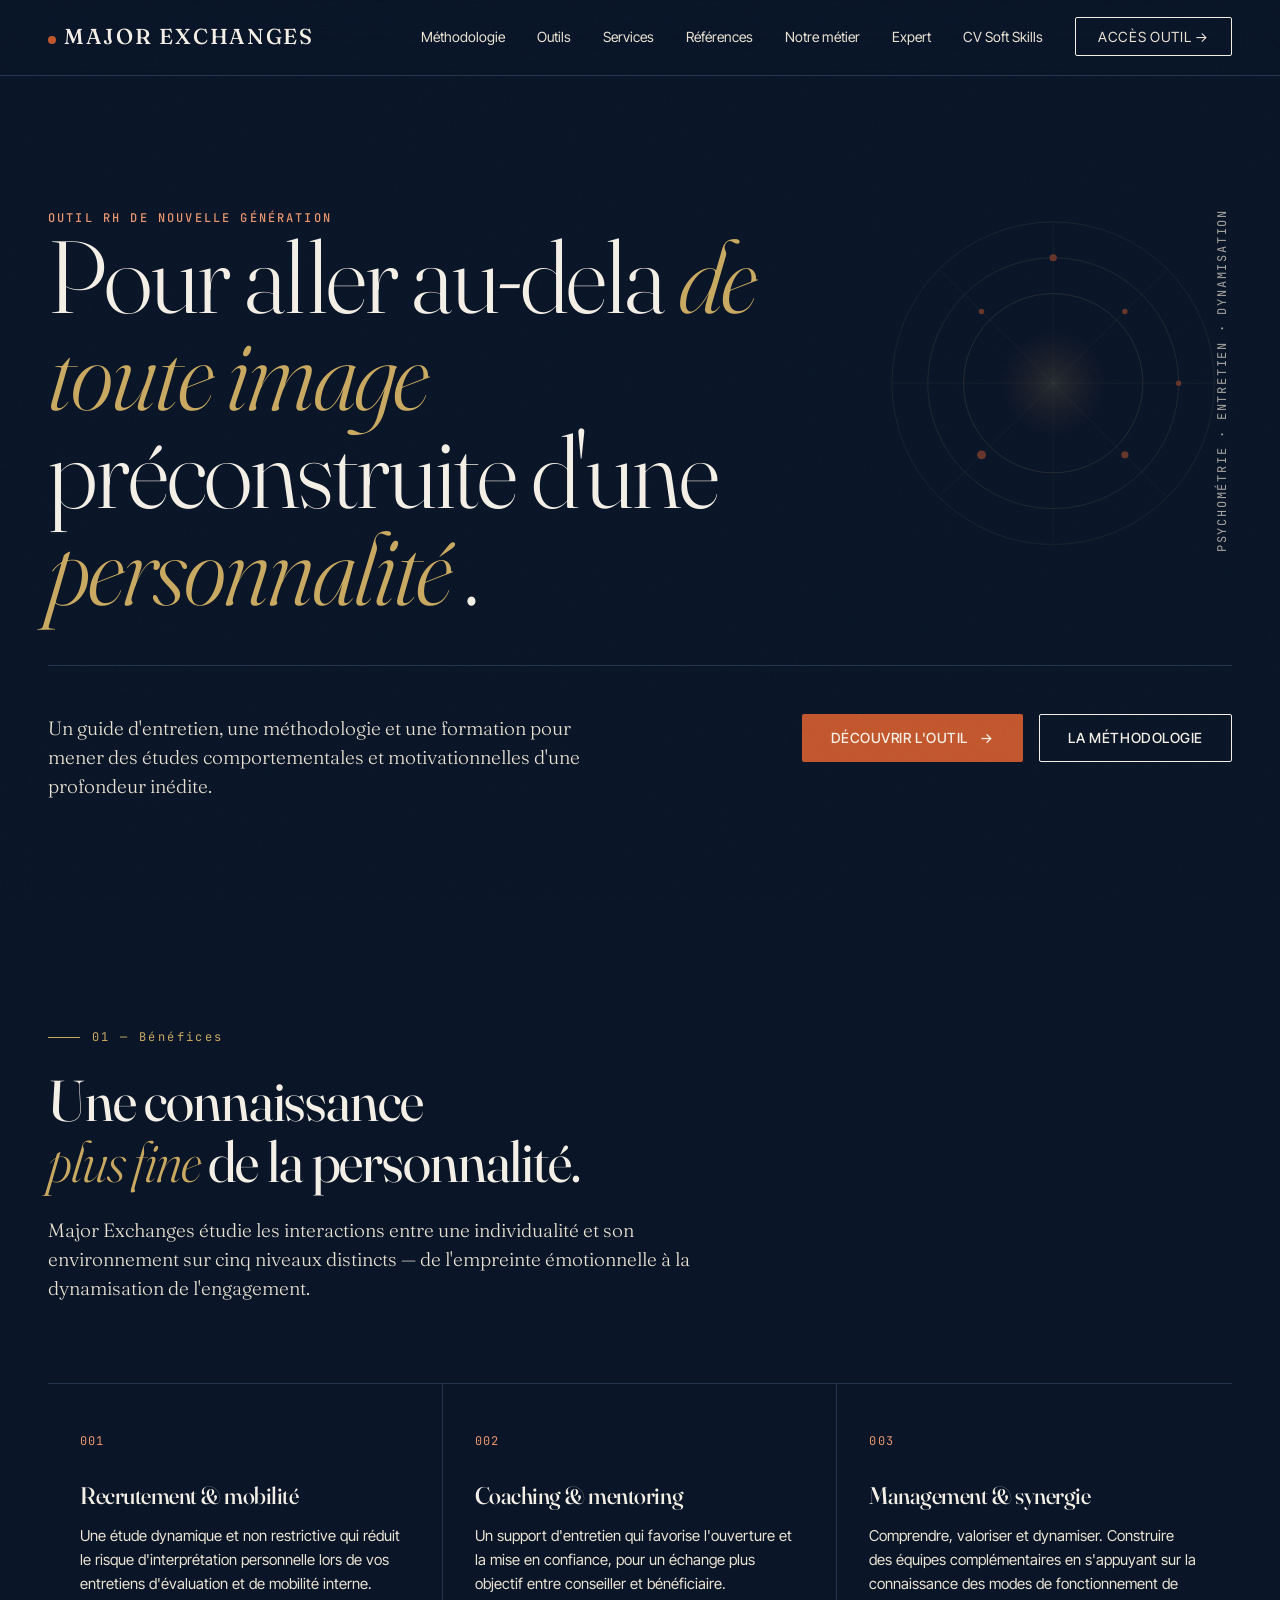
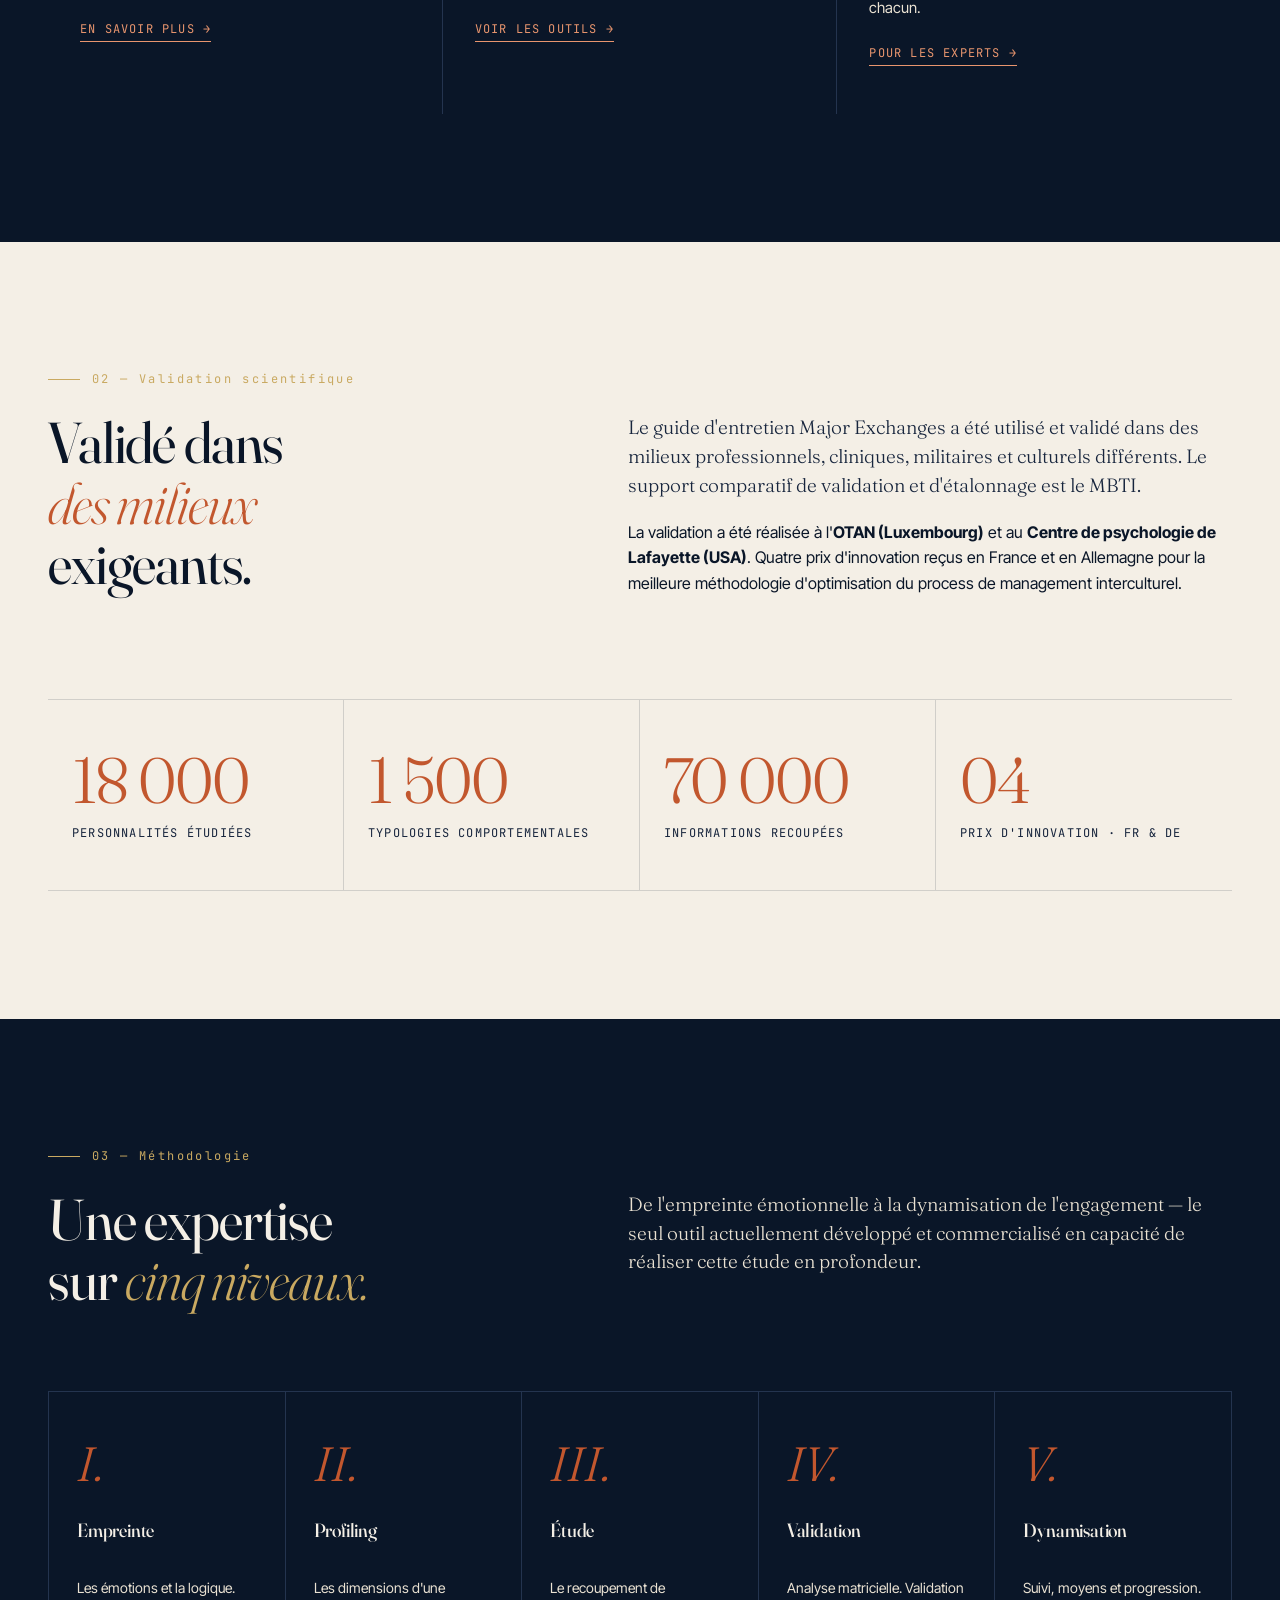
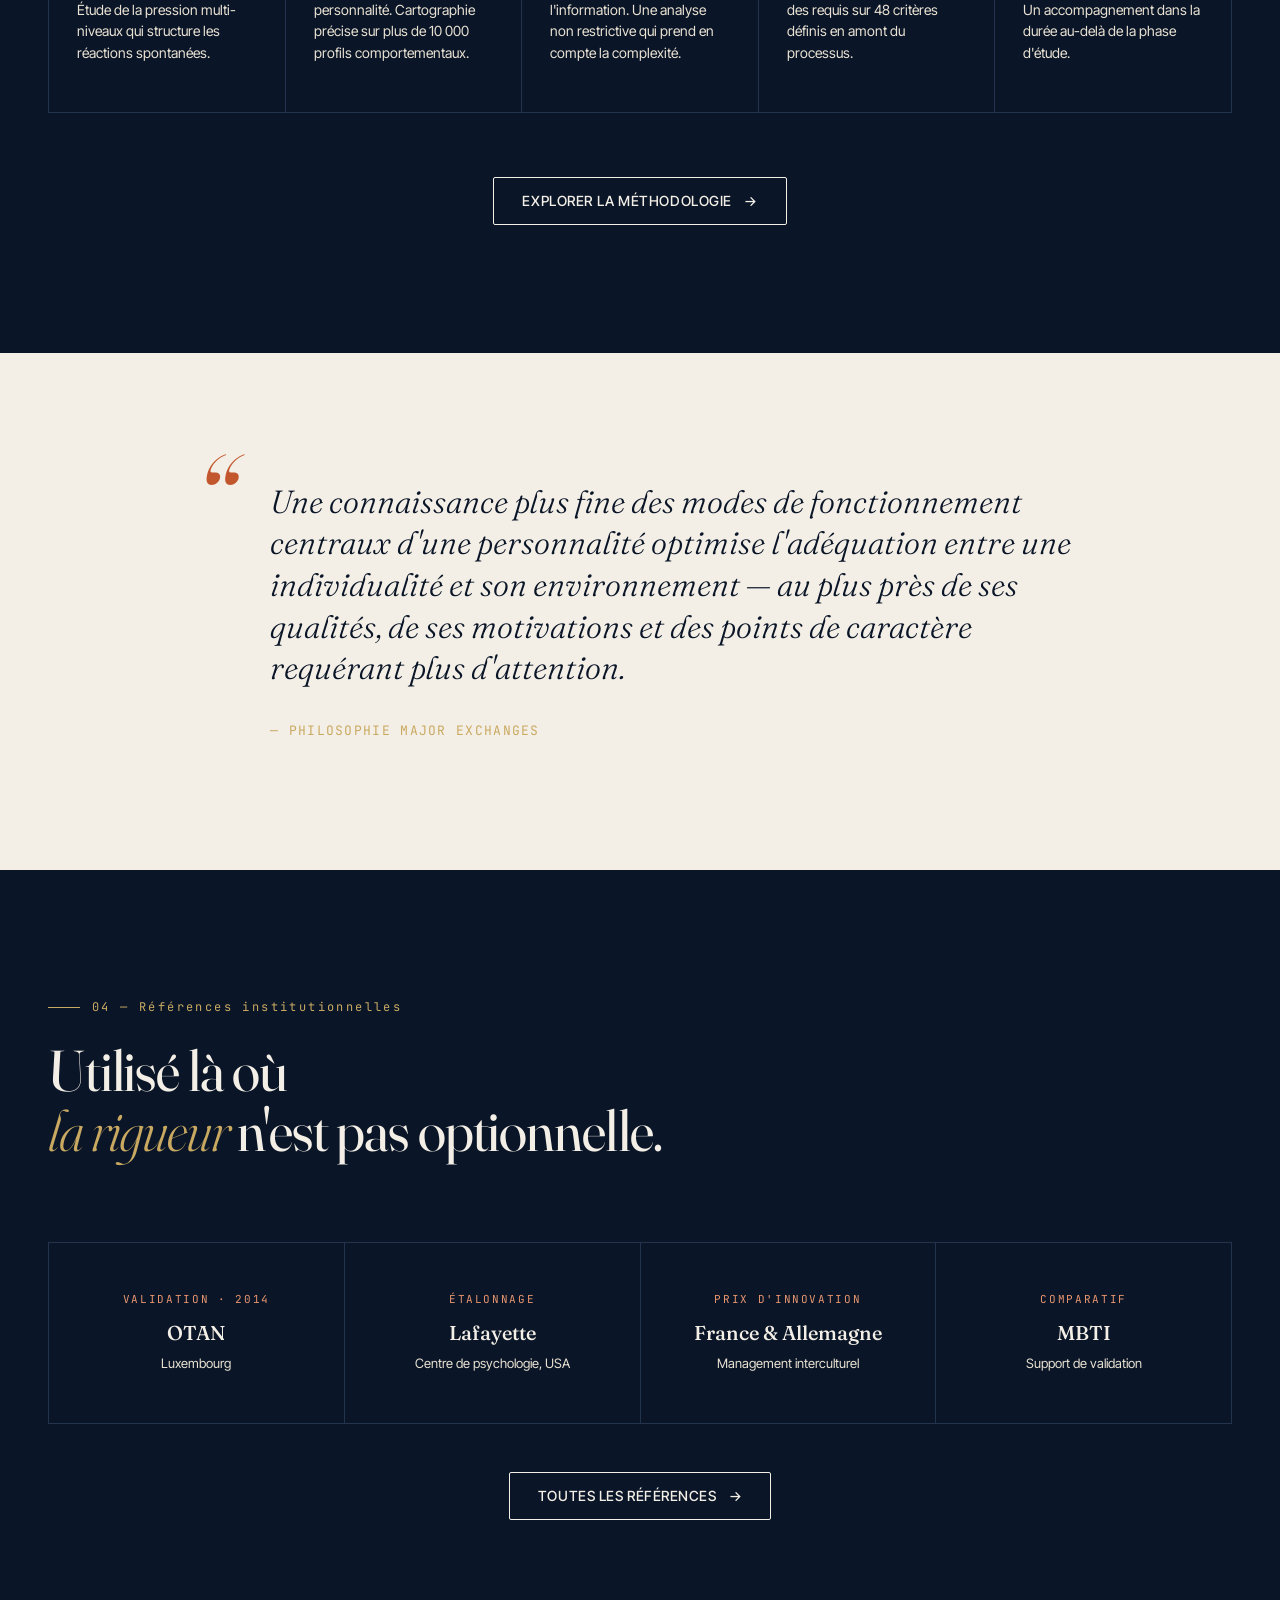
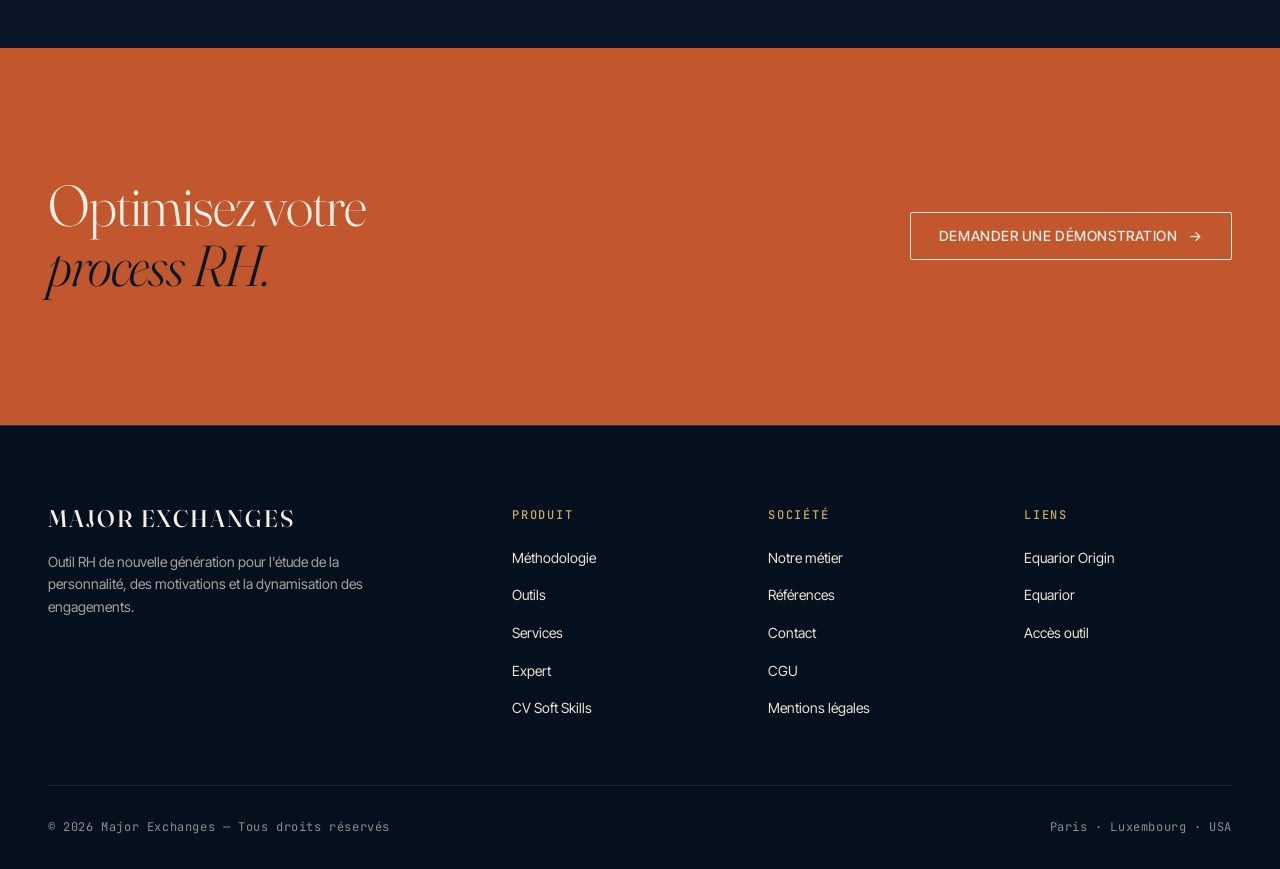
==== commit 9877507e: "Update index.html" ====
--- a/index.html
+++ b/index.html
@@ -77,8 +77,8 @@
     <div>
       <div class="eyebrow reveal">Outil RH de nouvelle génération</div>
       <h1 class="hero-title reveal reveal-delay-1">
-        Pour aller au-dela<em>de toute image</em><br>
-        preconstruite d'une<em>personnalite</em>.
+        Pour aller au-dela <em>de toute image </em><br>
+        préconstruite d'une <em> personnalité </em>.
       </h1>
     </div>
     <div class="hero-meta">Psychométrie · Entretien · Dynamisation</div>
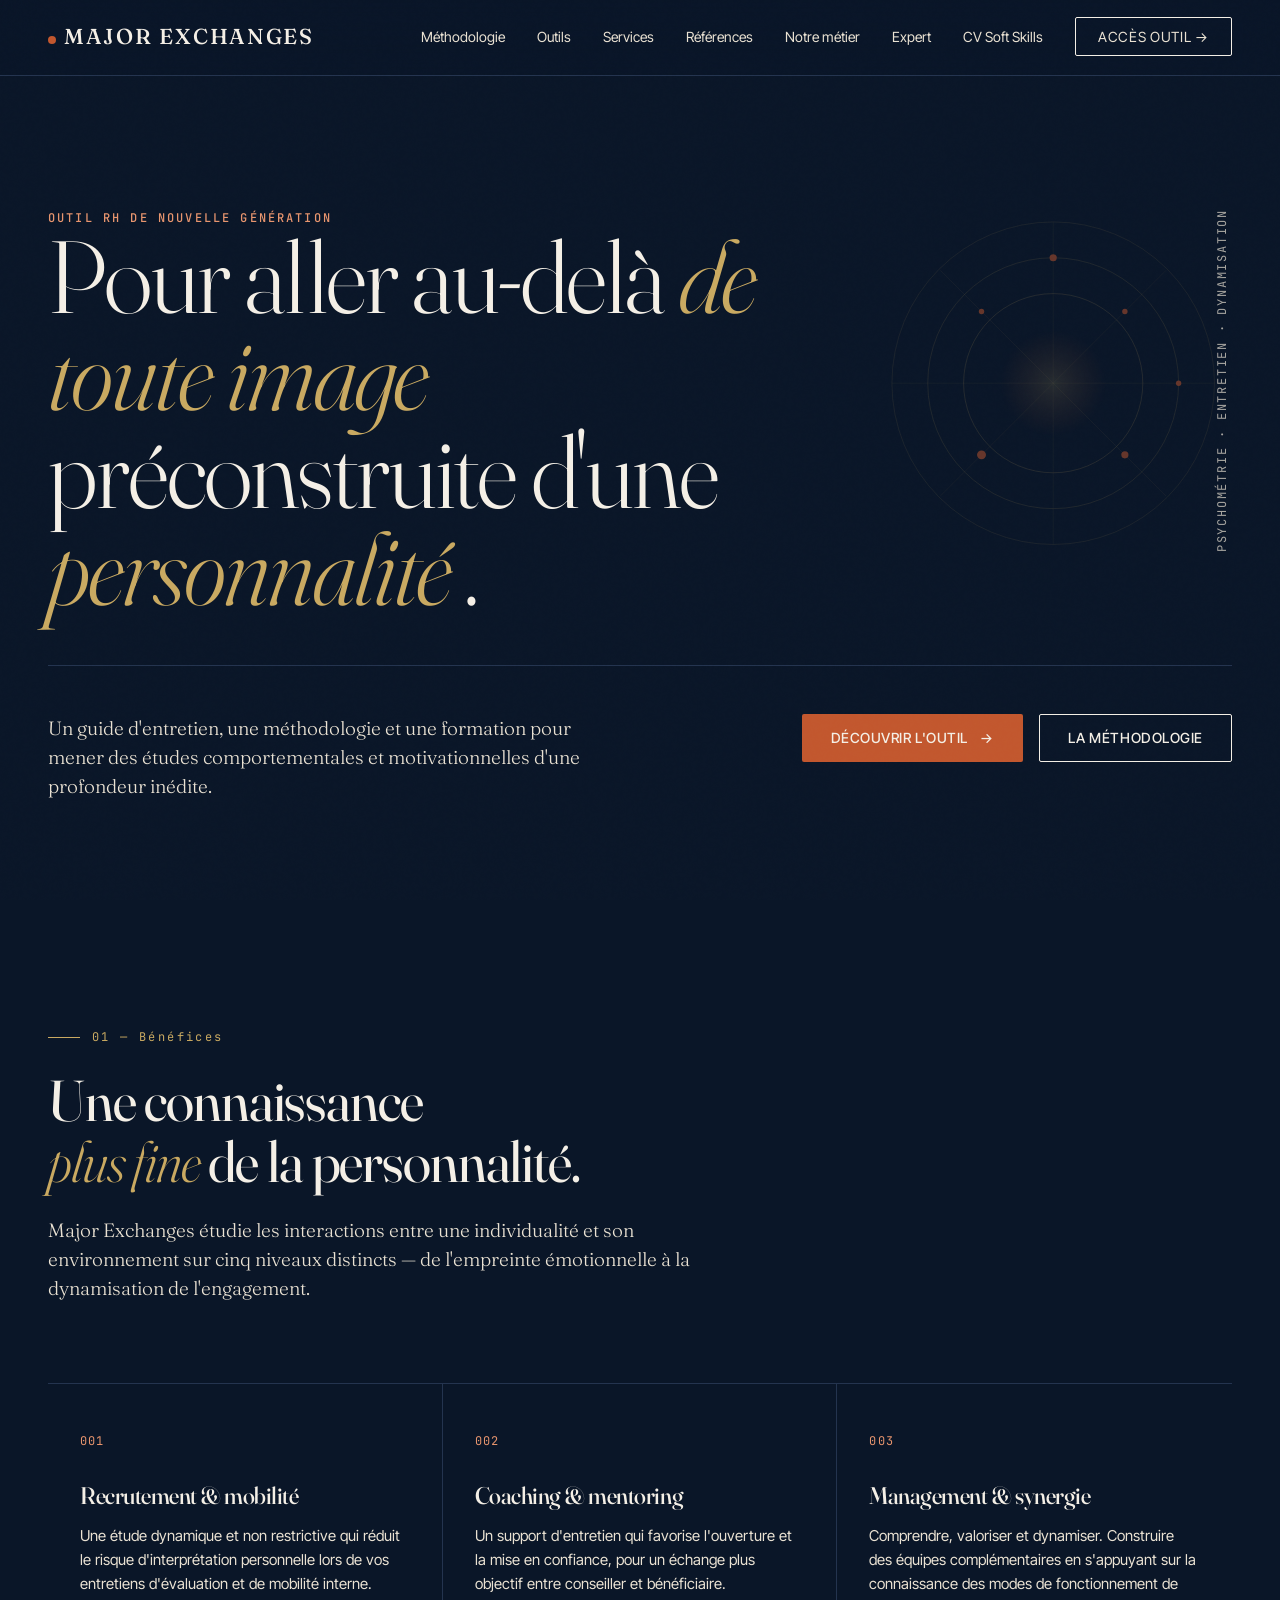
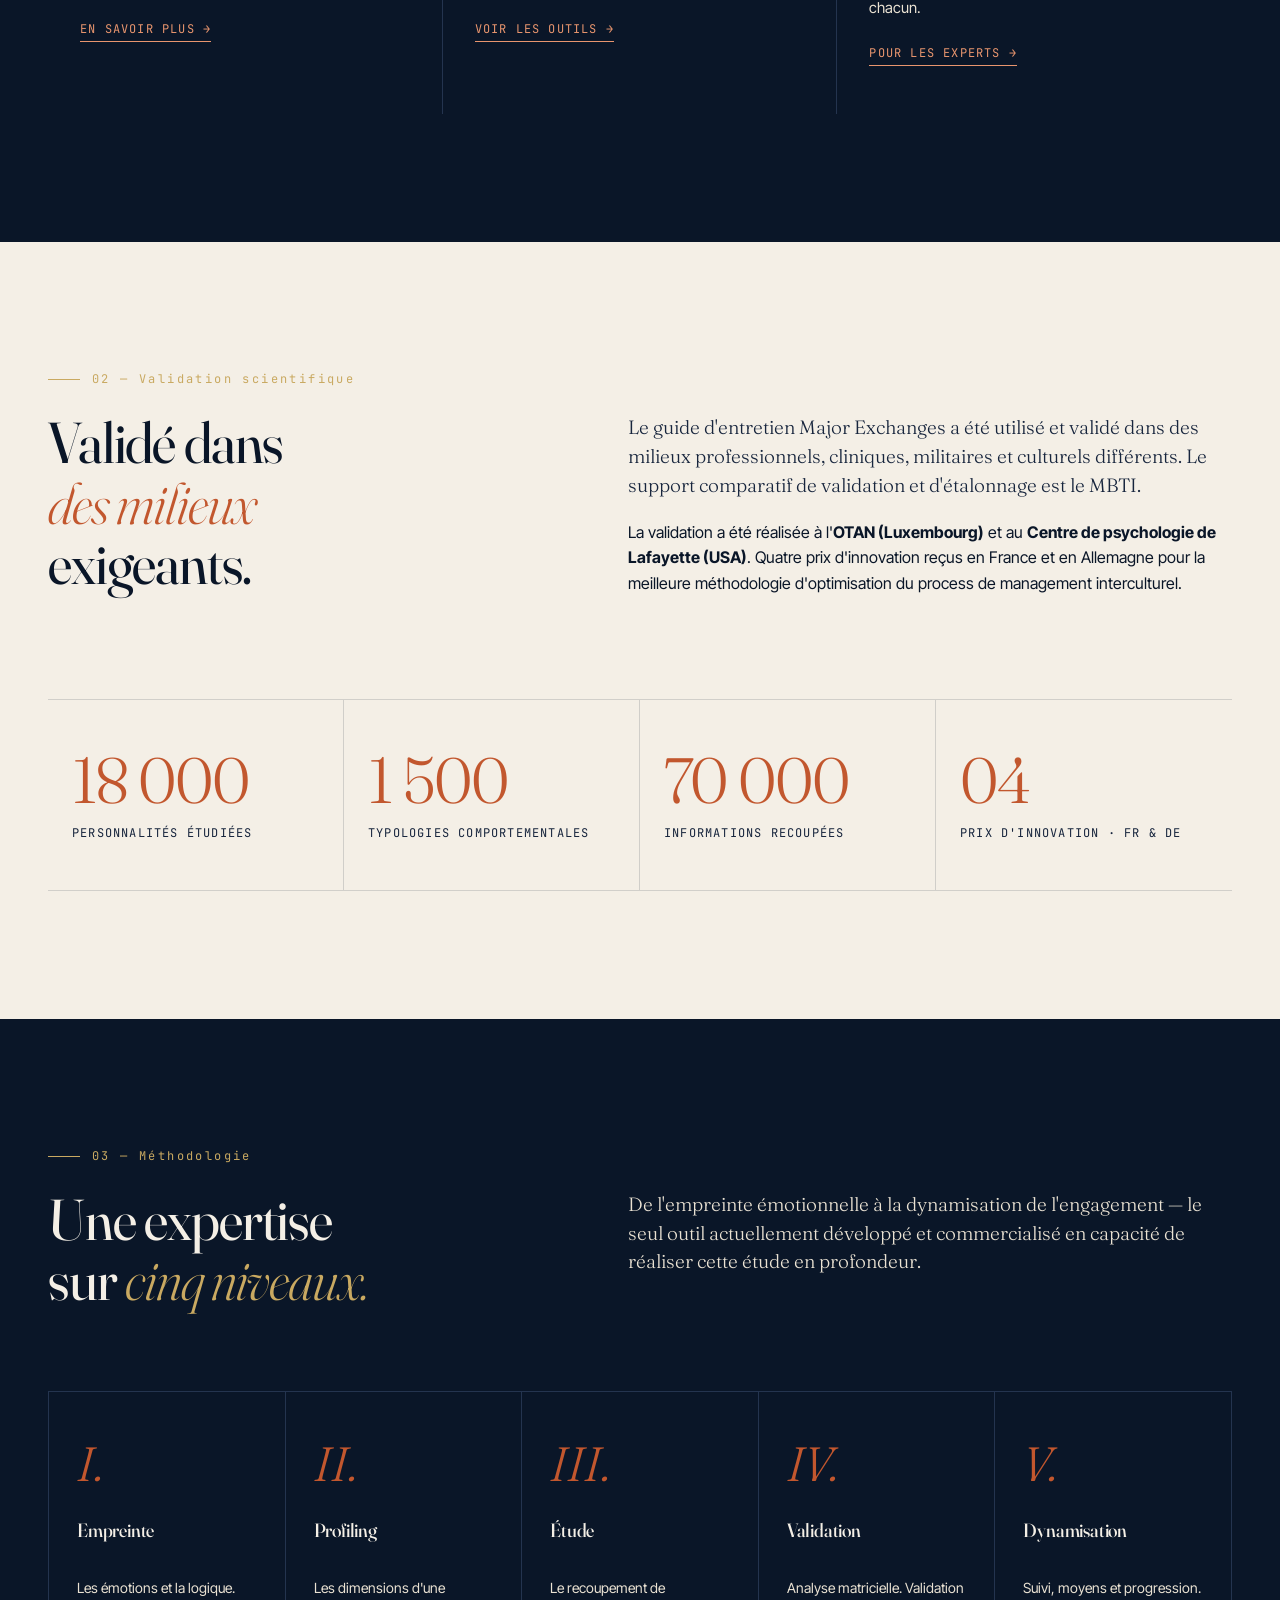
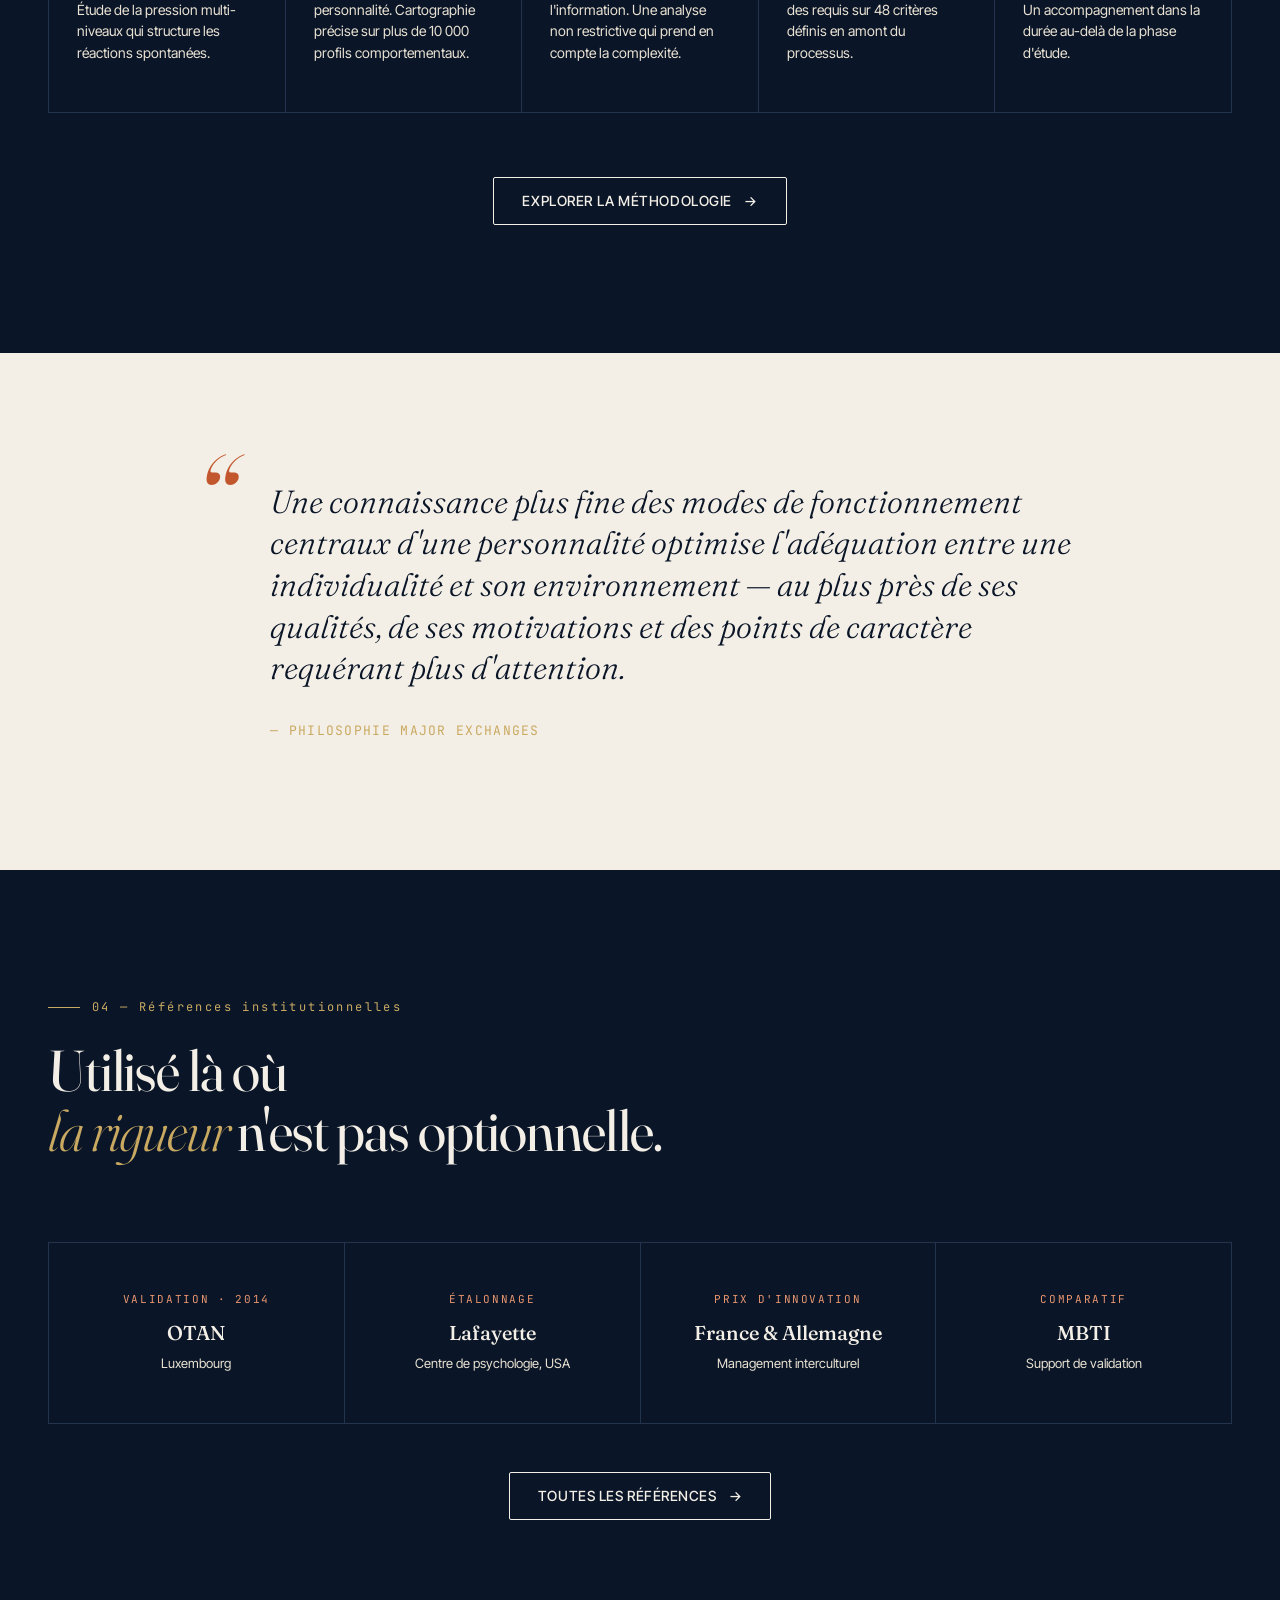
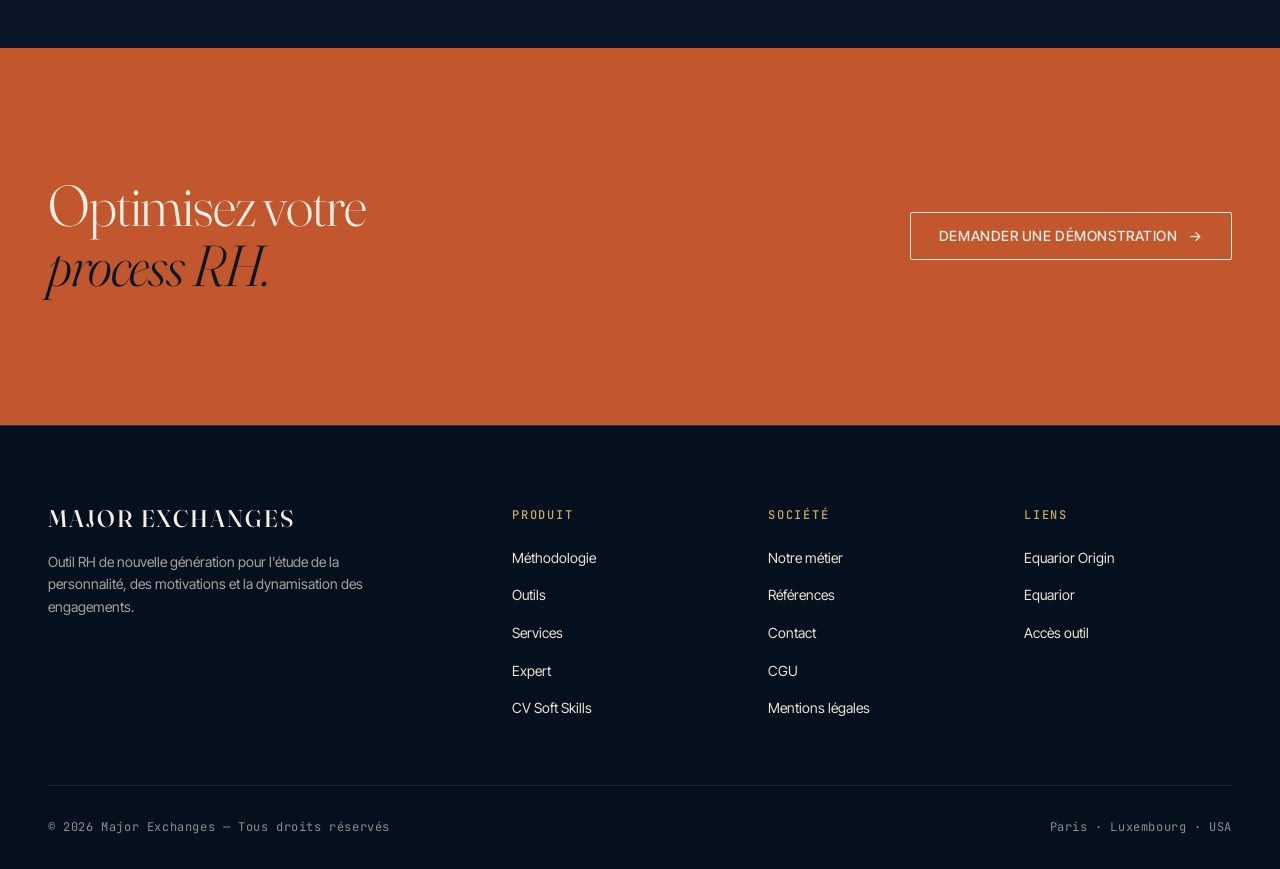
==== commit 3f6613d2: "Update index.html" ====
--- a/index.html
+++ b/index.html
@@ -77,7 +77,7 @@
     <div>
       <div class="eyebrow reveal">Outil RH de nouvelle génération</div>
       <h1 class="hero-title reveal reveal-delay-1">
-        Pour aller au-dela <em>de toute image </em><br>
+        Pour aller au-delà <em>de toute image </em><br>
         préconstruite d'une <em> personnalité </em>.
       </h1>
     </div>
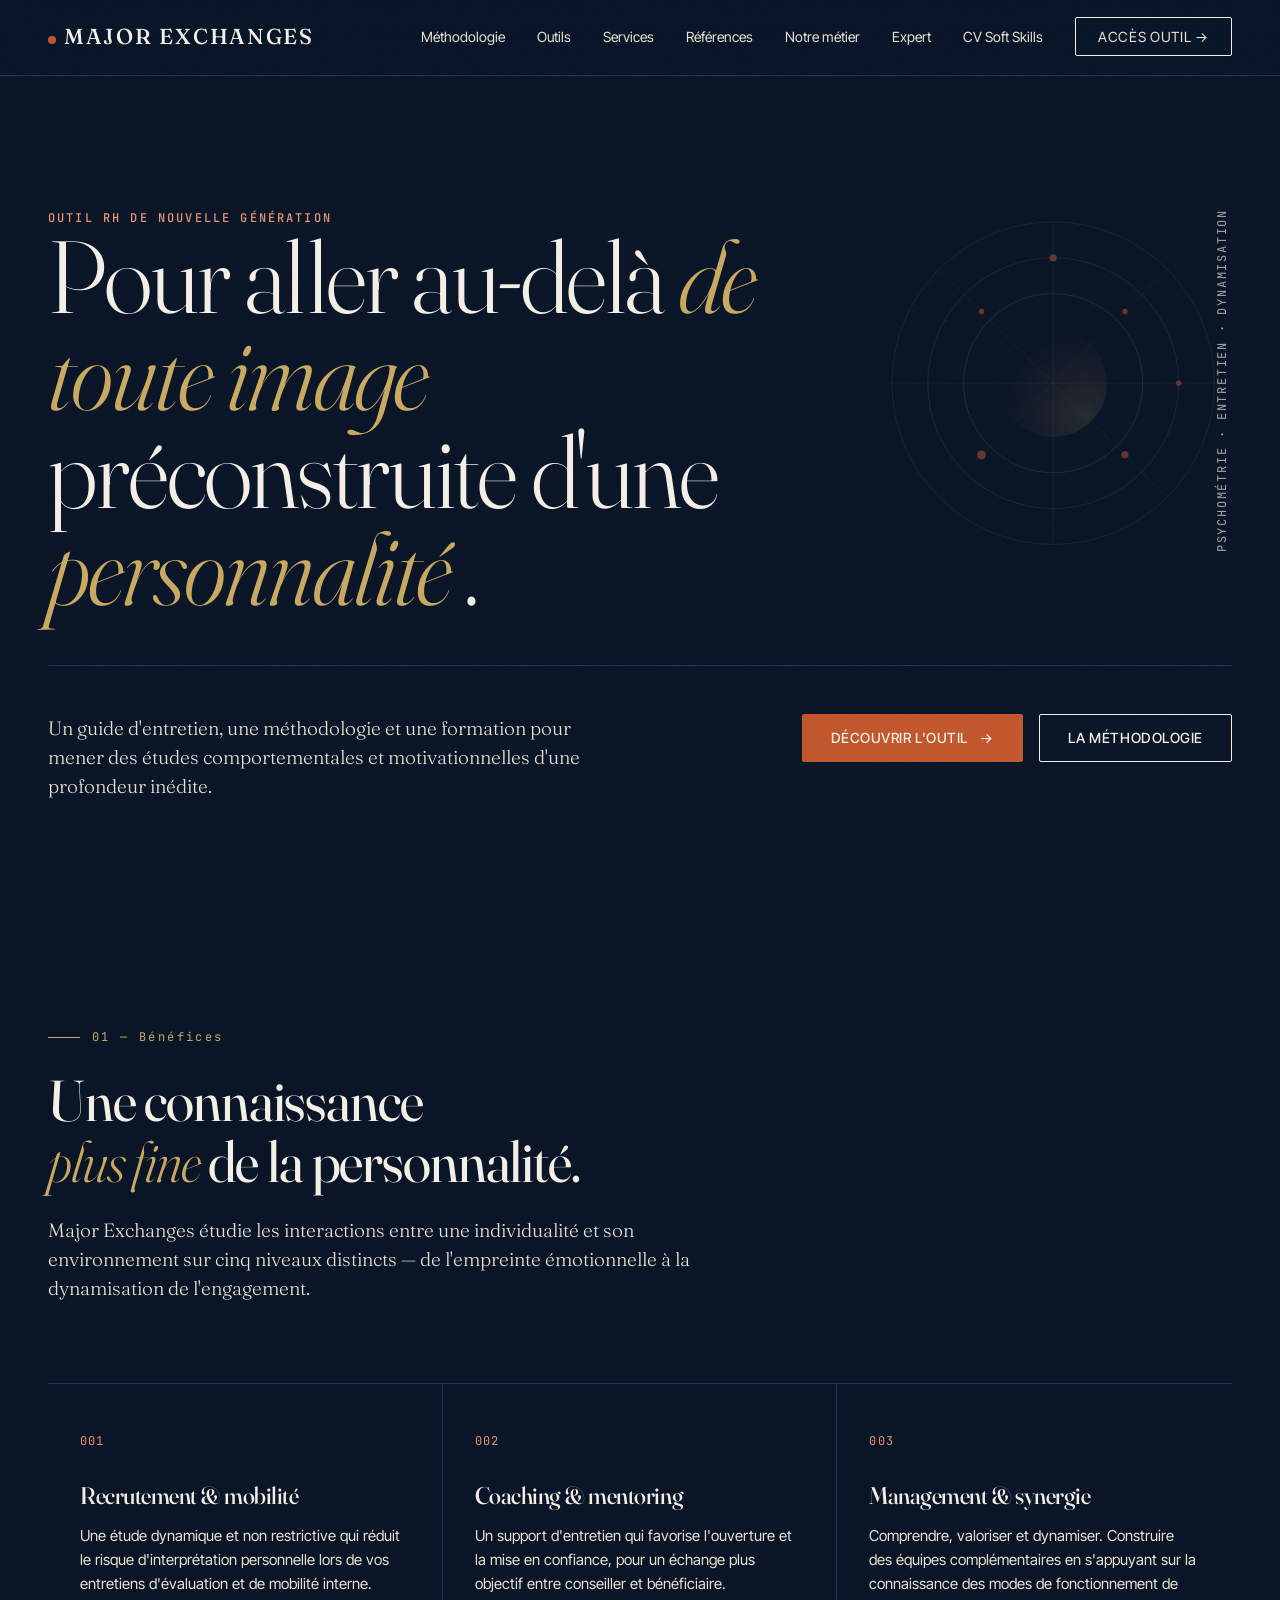
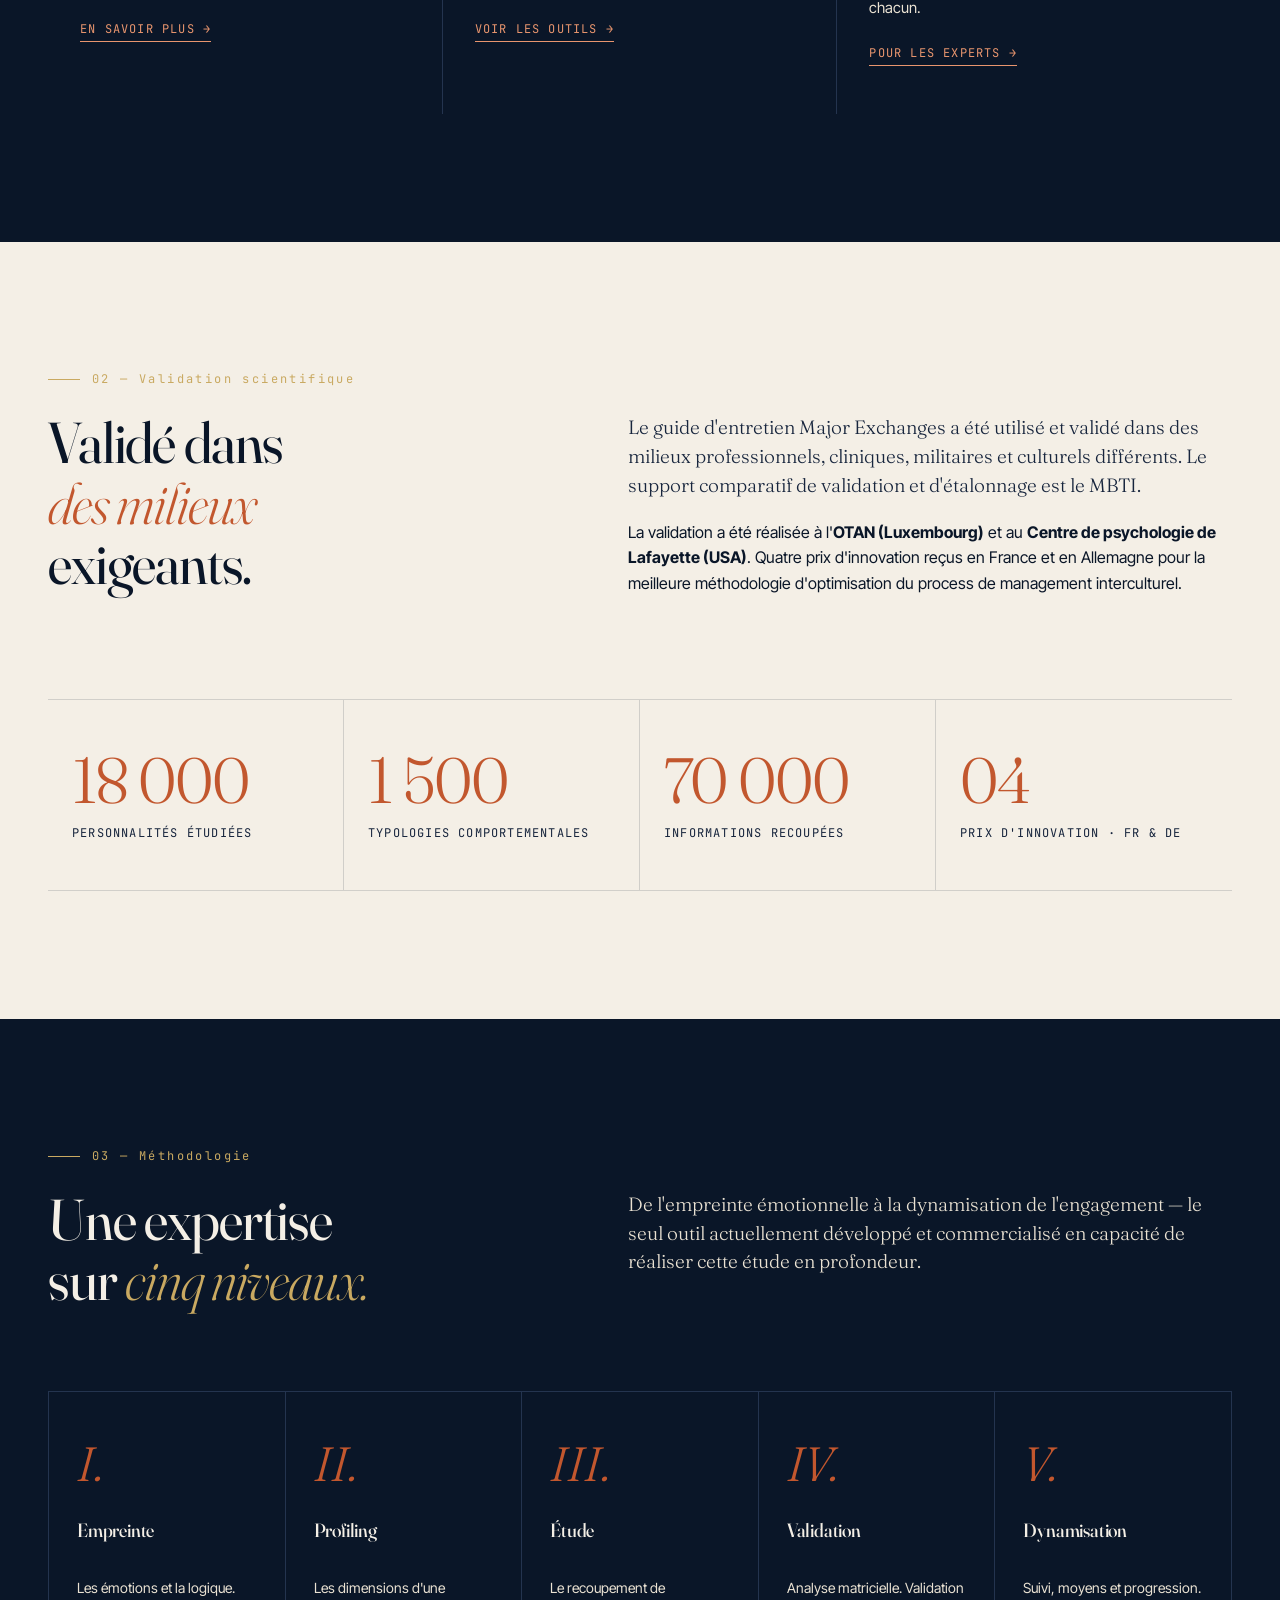
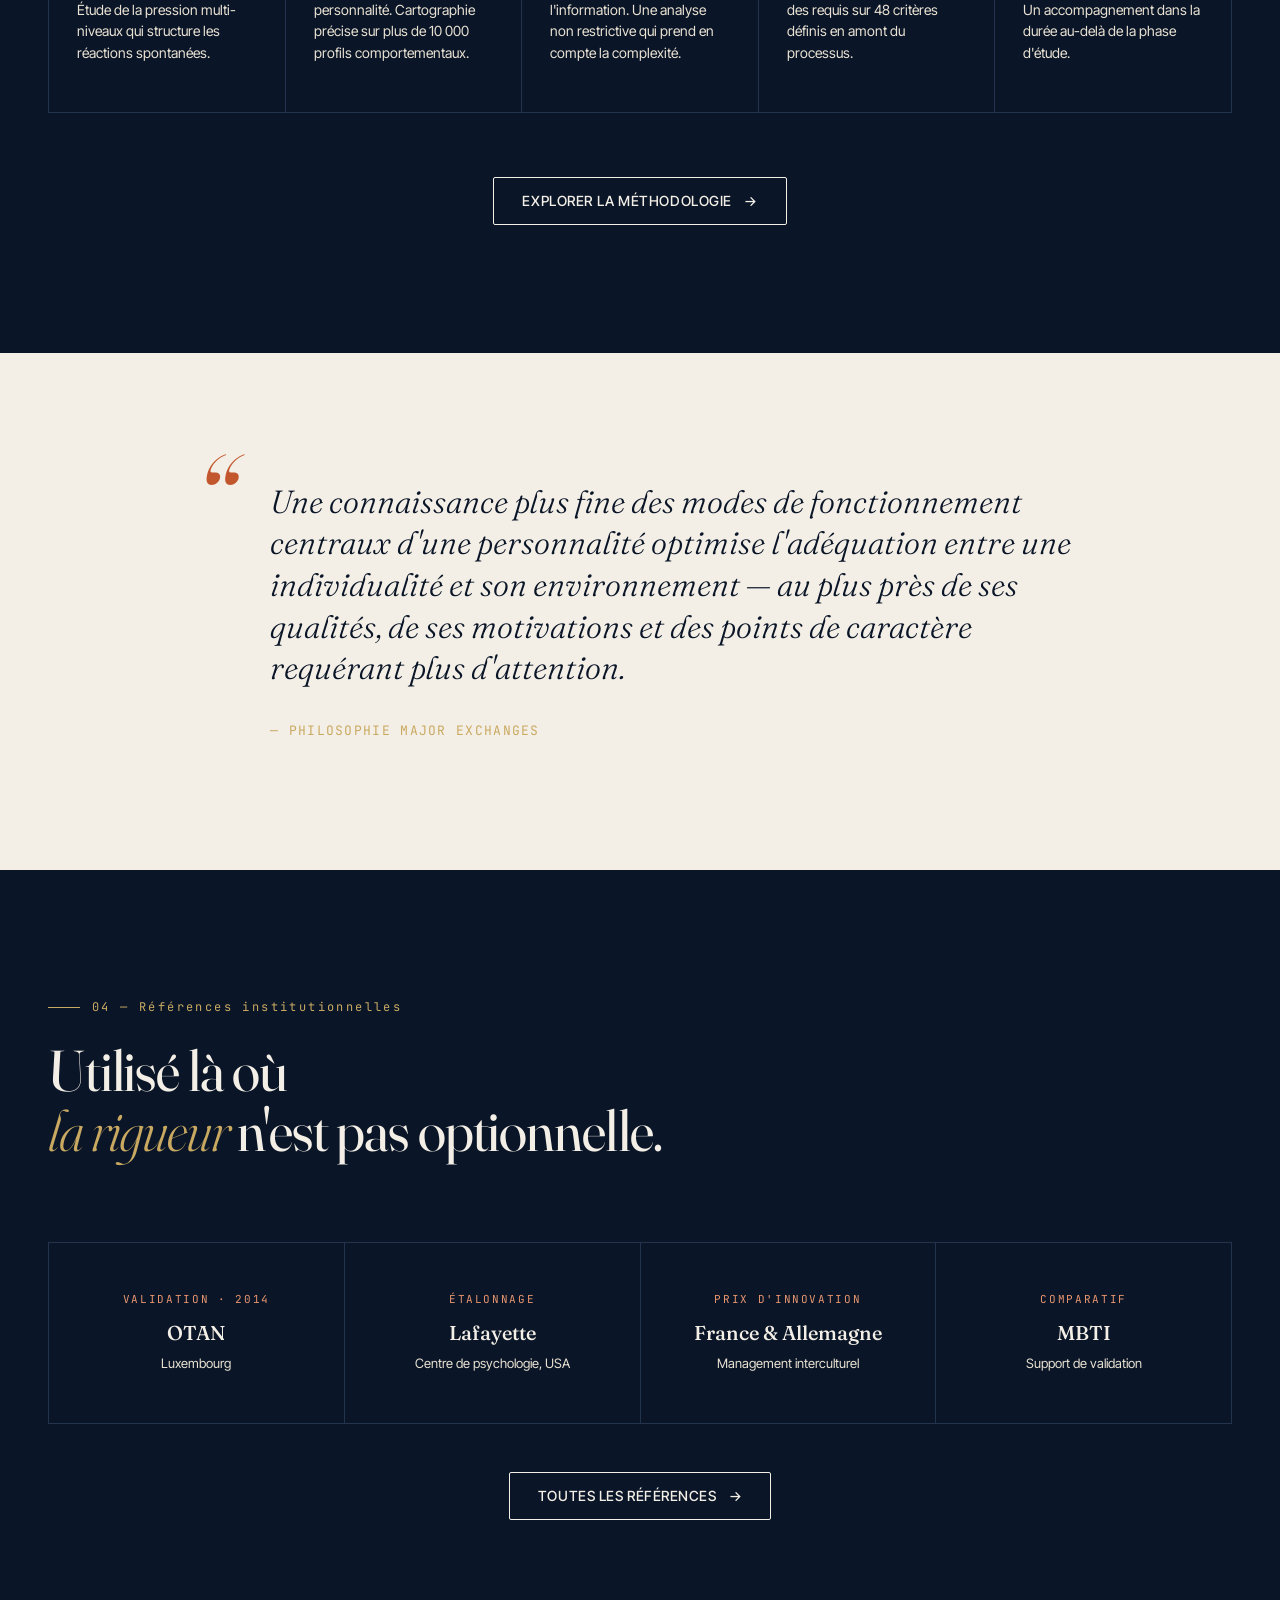
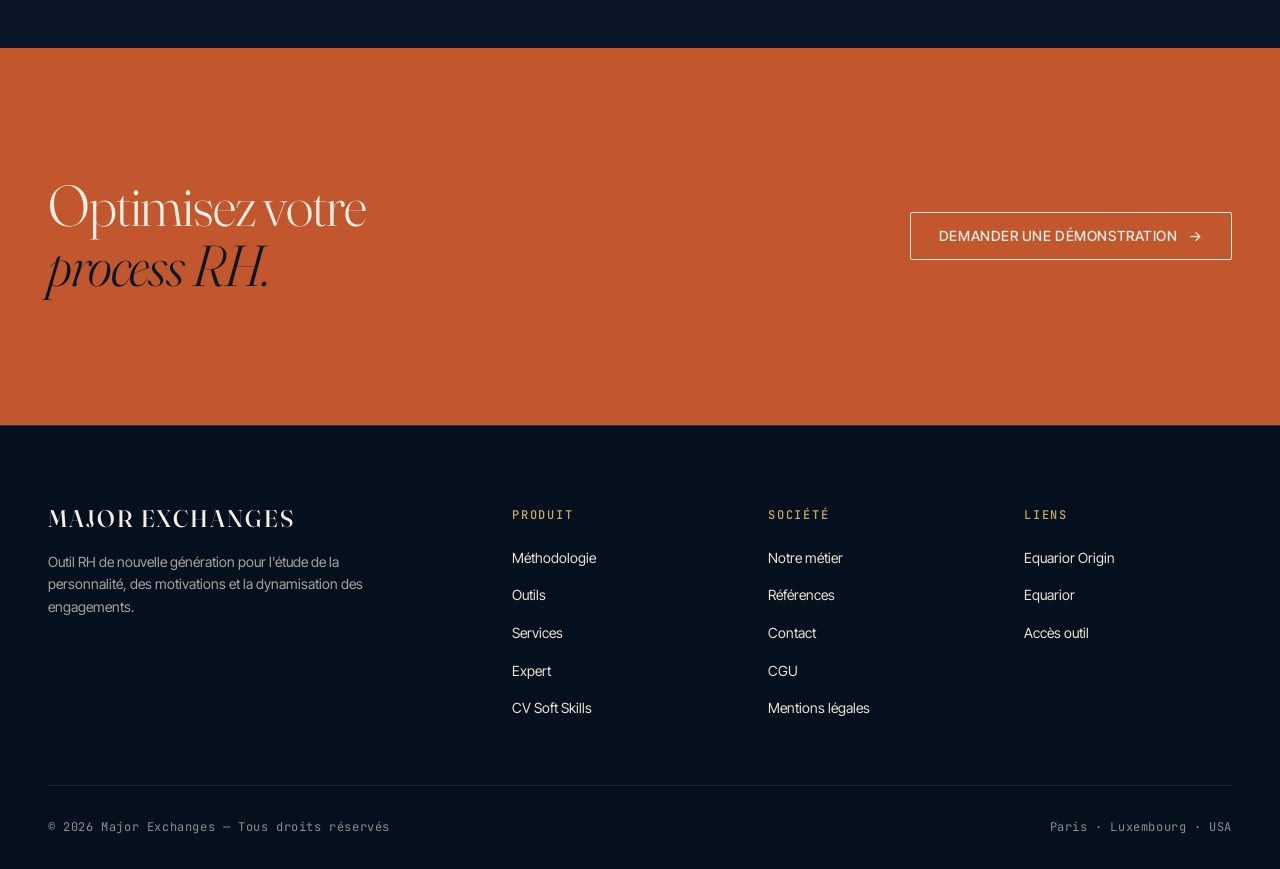
==== commit e027ecdd: "Update index.html" ====
--- a/index.html
+++ b/index.html
@@ -46,7 +46,7 @@
   <!-- Graphique décoratif rotatif -->
   <svg class="hero-graphic" viewBox="0 0 400 400" xmlns="http://www.w3.org/2000/svg">
     <defs>
-      <radialGradient id="rg" cx="50%" cy="50%" r="50%">
+      <radialGradient id="rg" cx="80%" cy="80%" r="80%">
         <stop offset="0%" stop-color="#C9A961" stop-opacity="0.3"/>
         <stop offset="100%" stop-color="#C2572E" stop-opacity="0"/>
       </radialGradient>
@@ -77,7 +77,7 @@
     <div>
       <div class="eyebrow reveal">Outil RH de nouvelle génération</div>
       <h1 class="hero-title reveal reveal-delay-1">
-        Pour aller au-delà <em>de toute image </em><br>
+        Pour aller au-delà <em> de toute image </em><br>
         préconstruite d'une <em> personnalité </em>.
       </h1>
     </div>
